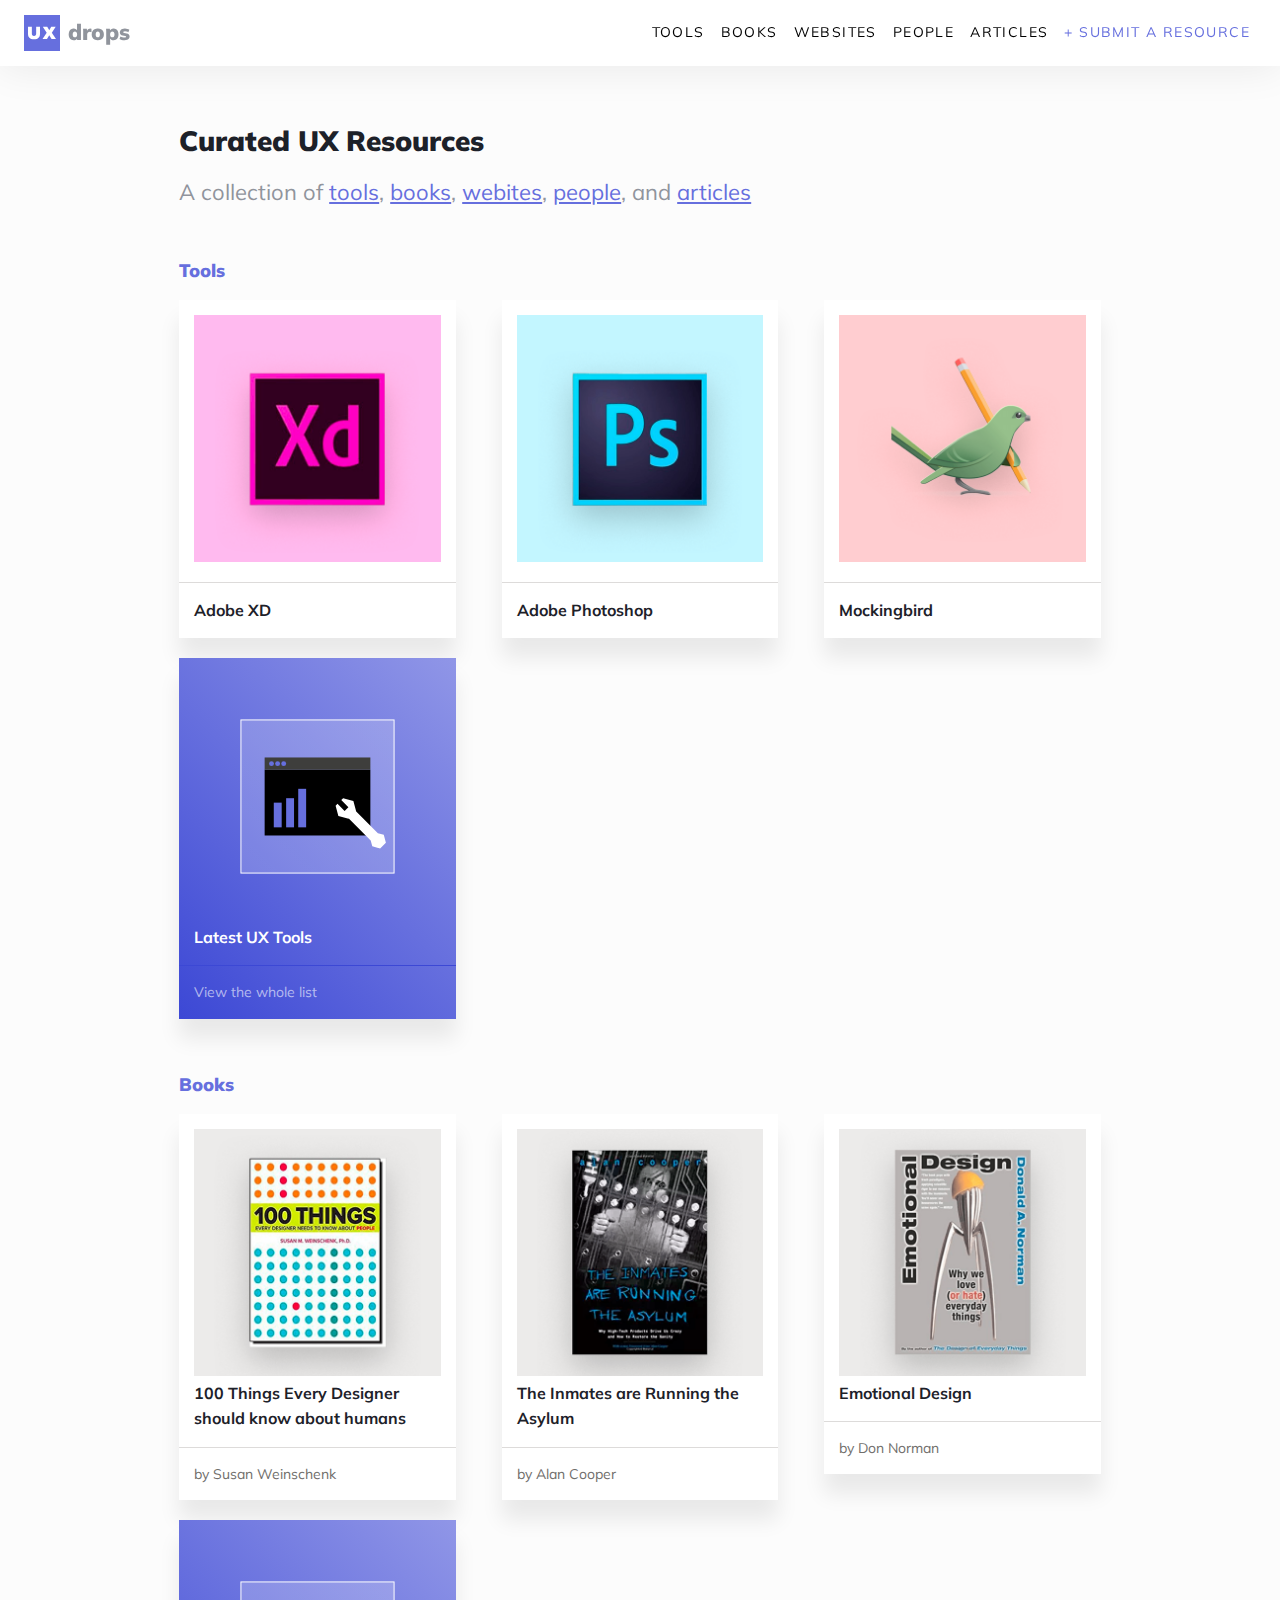
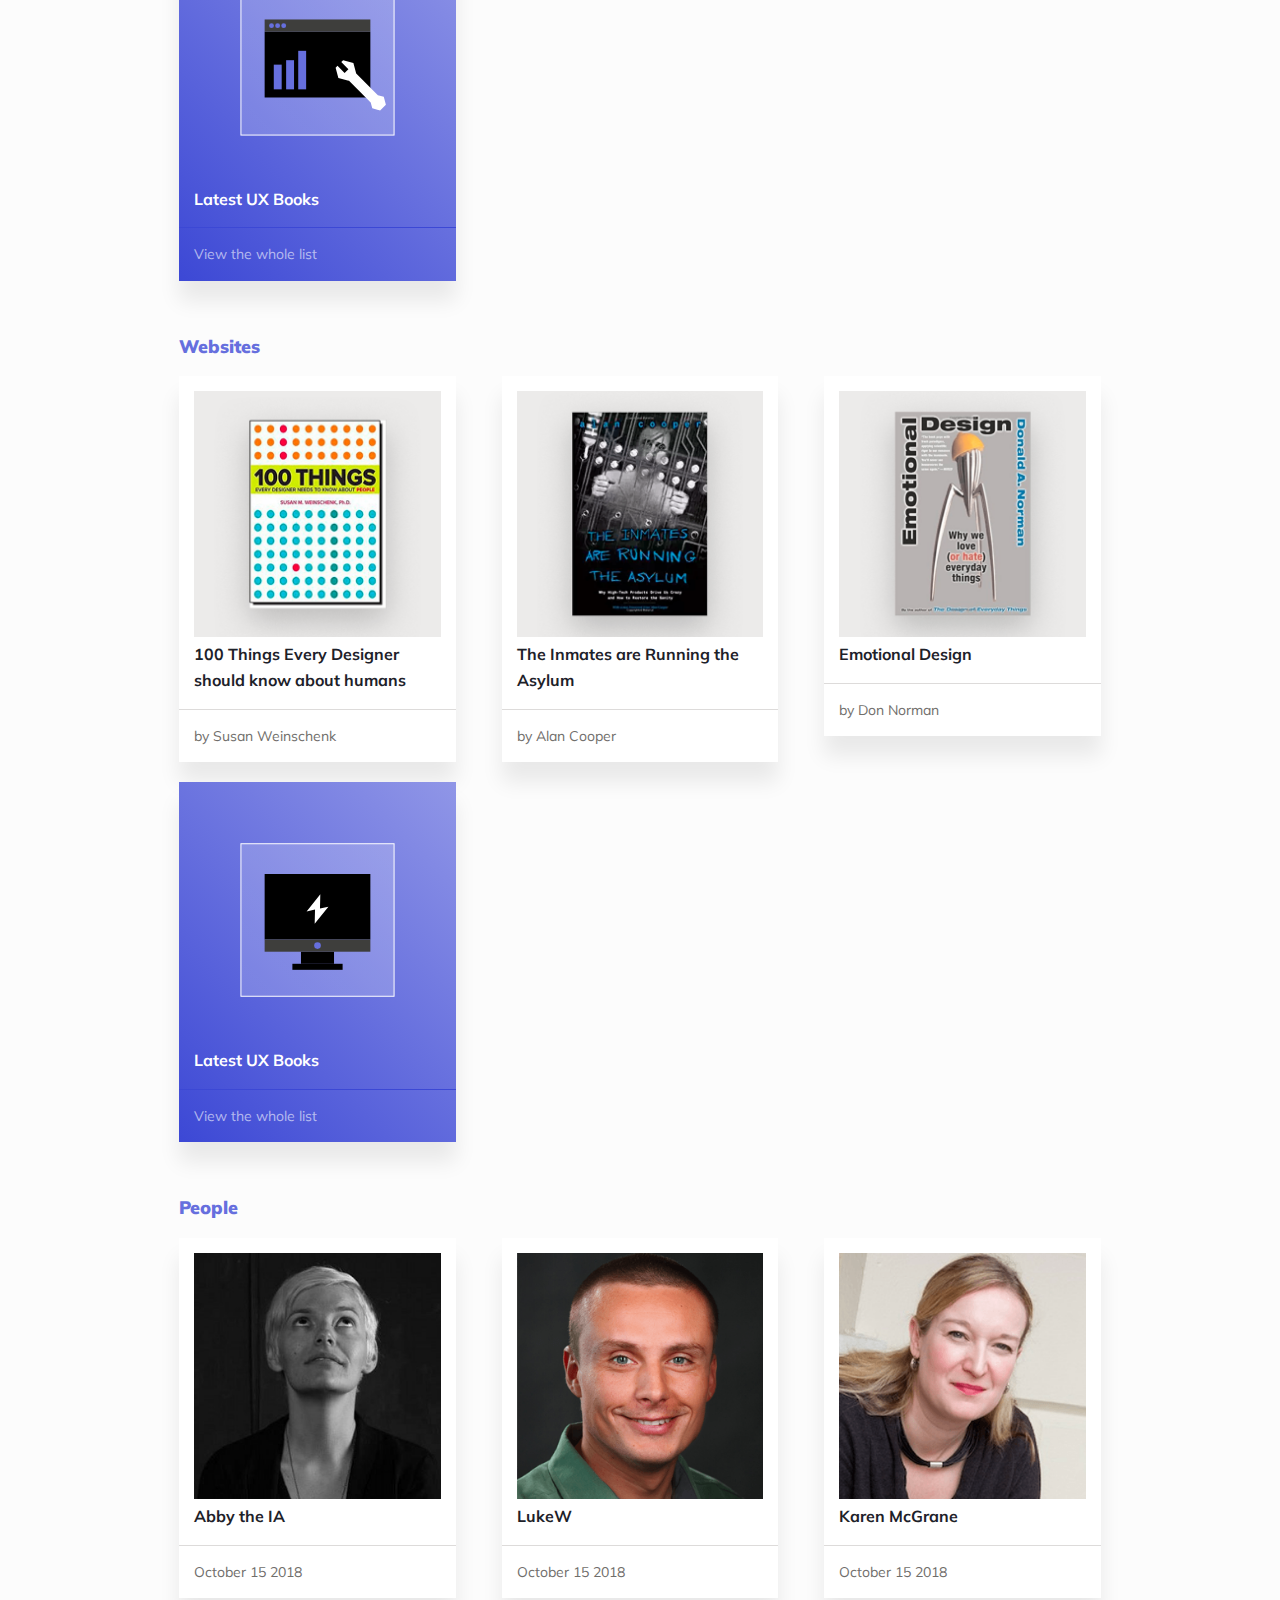
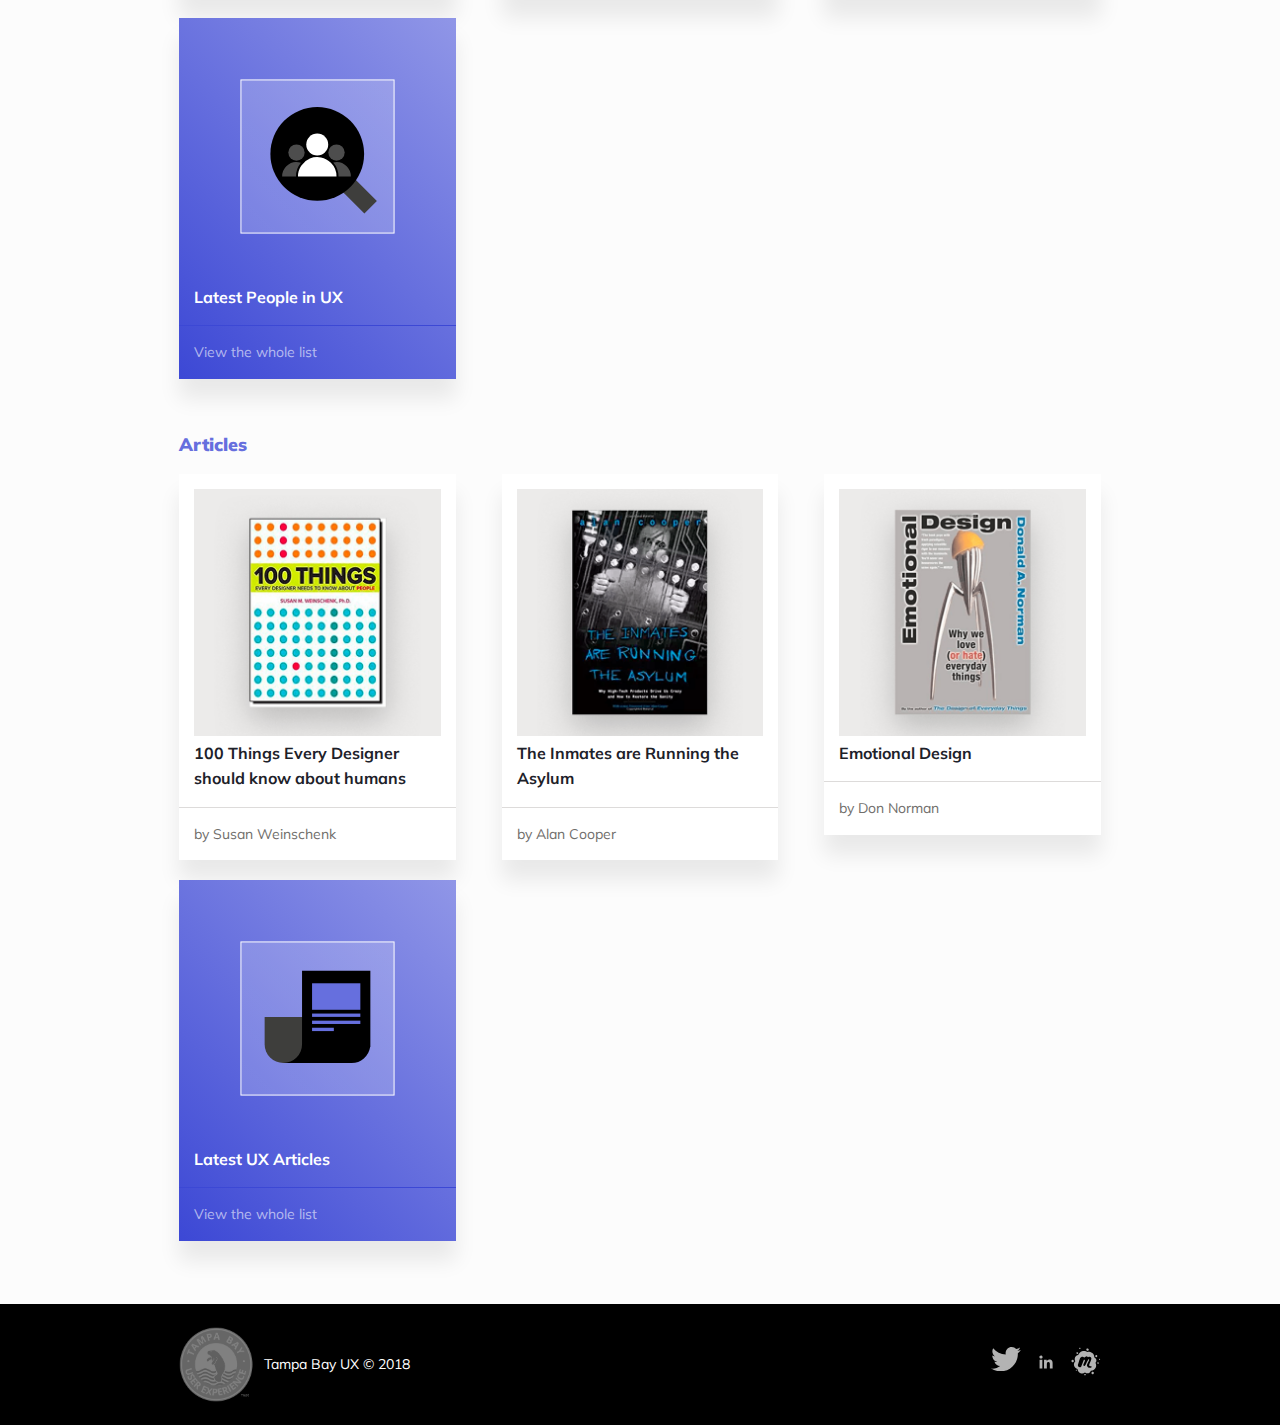
==== index.html @ 6af5c416 "add site" ====
<!DOCTYPE html>
<html lang="en">
  <head>
    <title>Curated UX Resources</title>
    <meta name="description" content="A collection of">
    <meta charset="utf-8">
    <meta http-equiv="x-ua-compatible" content="ie=edge">
    <link rel="apple-touch-icon" href="./static/img/logo.png">
    <link rel="icon" type="image/png" href="./static/img/logo.png">
    <meta name="viewport" content="width=device-width, initial-scale=1">
    <link rel="stylesheet" href="./static/css/main.css">
  </head>
  <body>
    <div class="nav">
      <div class="nav__body"><a class="logo" href="../index">
          <svg class="logo__icon" xmlns="http://www.w3.org/2000/svg" viewBox="0 0 256 256">
            <path d="M0,0V256H256V0ZM113.72,135c0,22.05-12.62,38.13-42.5,38.13s-42.64-16.08-42.64-38V82.9H55.81v51.28c0,8.5,4.38,15.27,15.41,15.27s15.27-6.77,15.27-15.27V82.9h27.23Zm82.09,36.53L179.6,144.4l-16.2,27.1H131.79l29.62-45.43L133.78,82.9h31.48l14.34,25.24L193.68,82.9h31.75l-27.63,43,29.62,45.56Z"></path>
          </svg>
          <div class="logo__wordmark">drops</div></a>
        <div class="nav-mobile__button" id="openNav">
          <div class="nav-mobile__button-line"></div>
          <div class="nav-mobile__button-line"></div>
          <div class="nav-mobile__button-line"></div>
        </div>
        <ul class="nav__menu">
          <li class="nav__item">
            <button class="nav__link" onclick="location.href = '/tools';">Tools</button>
          </li>
          <li class="nav__item">
            <button class="nav__link" onclick="location.href = '/books';">Books</button>
          </li>
          <li class="nav__item">
            <button class="nav__link" onclick="location.href = '/books';">Websites</button>
          </li>
          <li class="nav__item">
            <button class="nav__link" onclick="location.href = '/people';">People</button>
          </li>
          <li class="nav__item">
            <button class="nav__link" onclick="location.href = '/books';">Articles</button>
          </li>
          <li class="nav__item">
            <button class="nav__link nav__link--alt" onclick="location.href = 'https://ryan1476.typeform.com/to/a0hkSl';">+ Submit a resource</button>
          </li>
        </ul>
      </div>
    </div>
    <div class="mobile-nav__overlay" id="mobileNav">
      <nav class="mobile-nav">
        <div class="mobile-nav__close nav-mobile__button nav-mobile__button--close" id="closeNav">
          <div class="nav-mobile__button-line"></div>
          <div class="nav-mobile__button-line"></div>
        </div>
        <ul class="mobile-nav__menu">
          <li class="mobile-nav__item"><a class="mobile-nav__link" href="../index">Home</a></li>
          <li class="mobile-nav__item"><a class="mobile-nav__link" href="/tools">Tools</a></li>
          <li class="mobile-nav__item"><a class="mobile-nav__link" href="/books">Books</a></li>
          <li class="mobile-nav__item"><a class="mobile-nav__link" href="/books">Websites</a></li>
          <li class="mobile-nav__item"><a class="mobile-nav__link" href="/people">People</a></li>
          <li class="mobile-nav__item"><a class="mobile-nav__link" href="/books">Articles</a></li>
          <li class="mobile-nav__item"><a class="mobile-nav__link" href="/books">About</a></li>
        </ul>
      </nav>
    </div><div class="content">
  <div class="container">
    <div class="row">
      <div class="col col__12">
        <h1>Curated UX Resources</h1>
        <h2 class="lead u-t--gray-500">A collection of <a href="/tools">tools</a>, <a href="/books">books</a>, <a href="/books">webites</a>, <a href="/people">people</a>, and <a href="/books">articles</a></h2>
      </div>
    </div>
    <div class="row">
      <div class="col col__12">
        <h3 class="u-t--primary">Tools</h3>
        <ul class="list">
          <li class="list__item"><a class="list__link card" href="https://www.adobe.com/products/xd.html" target="_blank">
              <div class="card__body"><img class="card__img" src="/static/img/tools/adobexd.png" width="100%"/></div>
              <div class="card__footer">
                <div class="card__title">Adobe XD</div>
              </div></a></li>
          <li class="list__item"><a class="list__link card" href="https://www.adobe.com/products/photoshop.html" target="_blank">
              <div class="card__body"><img class="card__img" src="/static/img/tools/adobephotoshop.png" width="100%"/></div>
              <div class="card__footer">
                <div class="card__title">Adobe Photoshop</div>
              </div></a></li>
          <li class="list__item"><a class="list__link card" href="https://www.gomockingbird.com/" target="_blank">
              <div class="card__body"><img class="card__img" src="/static/img/tools/mockingbird.png" width="100%"/></div>
              <div class="card__footer">
                <div class="card__title">Mockingbird</div>
              </div></a></li>
          <li class="list__item"><a class="list__link card card--cta" href="/tools">
              <div class="card__body"><img class="card__img" src="/static/img/tools.svg" width="100%"/>
                <div class="card__title">Latest UX Tools</div>
              </div>
              <div class="card__footer">
                <div class="card__text">View the whole list</div>
              </div></a></li>
        </ul>
      </div>
    </div>
    <div class="row">
      <div class="col col__12">
        <h3 class="u-t--primary">Books</h3>
        <ul class="list">
          <li class="list__item"><a class="list__link card" href="http://color.hotglue.me/color_pdf.head.139811657448&download=1" target="_blank">
              <div class="card__body"><img class="card__img" src="/static/img/books/100things.png" width="100%"/>
                <div class="card__title">100 Things Every Designer should know about humans</div>
              </div>
              <div class="card__footer">
                <div class="card__text">by Susan Weinschenk</div>
              </div></a></li>
          <li class="list__item"><a class="list__link card" href="https://www.amazon.com/Inmates-Are-Running-Asylum-Products/dp/0672326140" target="_blank">
              <div class="card__body"><img class="card__img" src="/static/img/books/inmates.png" width="100%"/>
                <div class="card__title">The Inmates are Running the Asylum</div>
              </div>
              <div class="card__footer">
                <div class="card__text">by Alan Cooper</div>
              </div></a></li>
          <li class="list__item"><a class="list__link card" href="https://www.amazon.com/Emotional-Design-Love-Everyday-Things/dp/0465051367" target="_blank">
              <div class="card__body"><img class="card__img" src="/static/img/books/emotionaldesign.png" width="100%"/>
                <div class="card__title">Emotional Design</div>
              </div>
              <div class="card__footer">
                <div class="card__text">by Don Norman</div>
              </div></a></li>
          <li class="list__item"><a class="list__link card card--cta" href="/books">
              <div class="card__body"><img class="card__img" src="/static/img/tools.svg" width="100%"/>
                <div class="card__title">Latest UX Books</div>
              </div>
              <div class="card__footer">
                <div class="card__text">View the whole list</div>
              </div></a></li>
        </ul>
      </div>
    </div>
    <div class="row">
      <div class="col col__12">
        <h3 class="u-t--primary">Websites</h3>
        <ul class="list">
          <li class="list__item"><a class="list__link card" href="http://color.hotglue.me/color_pdf.head.139811657448&download=1" target="_blank">
              <div class="card__body"><img class="card__img" src="/static/img/books/100things.png" width="100%"/>
                <div class="card__title">100 Things Every Designer should know about humans</div>
              </div>
              <div class="card__footer">
                <div class="card__text">by Susan Weinschenk</div>
              </div></a></li>
          <li class="list__item"><a class="list__link card" href="https://www.amazon.com/Inmates-Are-Running-Asylum-Products/dp/0672326140" target="_blank">
              <div class="card__body"><img class="card__img" src="/static/img/books/inmates.png" width="100%"/>
                <div class="card__title">The Inmates are Running the Asylum</div>
              </div>
              <div class="card__footer">
                <div class="card__text">by Alan Cooper</div>
              </div></a></li>
          <li class="list__item"><a class="list__link card" href="https://www.amazon.com/Emotional-Design-Love-Everyday-Things/dp/0465051367" target="_blank">
              <div class="card__body"><img class="card__img" src="/static/img/books/emotionaldesign.png" width="100%"/>
                <div class="card__title">Emotional Design</div>
              </div>
              <div class="card__footer">
                <div class="card__text">by Don Norman</div>
              </div></a></li>
          <li class="list__item"><a class="list__link card card--cta" href="/books">
              <div class="card__body"><img class="card__img" src="/static/img/websites.svg" width="100%"/>
                <div class="card__title">Latest UX Books</div>
              </div>
              <div class="card__footer">
                <div class="card__text">View the whole list</div>
              </div></a></li>
        </ul>
      </div>
    </div>
    <div class="row">
      <div class="col col__12">
        <h3 class="u-t--primary">People</h3>
        <ul class="list">
          <li class="list__item"><a class="list__link card" href="https://twitter.com/abby_the_ia" target="_blank">
              <div class="card__body"><img class="card__img" src="/static/img/people/abbytheia.png" width="100%"/>
                <div class="card__title">Abby the IA</div>
              </div>
              <div class="card__footer">
                <div class="card__text">October 15 2018</div>
              </div></a></li>
          <li class="list__item"><a class="list__link card" href="https://twitter.com/lukew" target="_blank">
              <div class="card__body"><img class="card__img" src="/static/img/people/lukew.png" width="100%"/>
                <div class="card__title">LukeW</div>
              </div>
              <div class="card__footer">
                <div class="card__text">October 15 2018</div>
              </div></a></li>
          <li class="list__item"><a class="list__link card" href="https://twitter.com/karenmcgrane" target="_blank">
              <div class="card__body"><img class="card__img" src="/static/img/people/karenmcgrane.png" width="100%"/>
                <div class="card__title">Karen McGrane</div>
              </div>
              <div class="card__footer">
                <div class="card__text">October 15 2018</div>
              </div></a></li>
          <li class="list__item"><a class="list__link card card--cta" href="/people">
              <div class="card__body"><img class="card__img" src="/static/img/people.svg" width="100%"/>
                <div class="card__title">Latest People in UX</div>
              </div>
              <div class="card__footer">
                <div class="card__text">View the whole list</div>
              </div></a></li>
        </ul>
      </div>
    </div>
    <div class="row">
      <div class="col col__12">
        <h3 class="u-t--primary">Articles</h3>
        <ul class="list">
          <li class="list__item"><a class="list__link card" href="http://color.hotglue.me/color_pdf.head.139811657448&download=1" target="_blank">
              <div class="card__body"><img class="card__img" src="/static/img/books/100things.png" width="100%"/>
                <div class="card__title">100 Things Every Designer should know about humans</div>
              </div>
              <div class="card__footer">
                <div class="card__text">by Susan Weinschenk</div>
              </div></a></li>
          <li class="list__item"><a class="list__link card" href="https://www.amazon.com/Inmates-Are-Running-Asylum-Products/dp/0672326140" target="_blank">
              <div class="card__body"><img class="card__img" src="/static/img/books/inmates.png" width="100%"/>
                <div class="card__title">The Inmates are Running the Asylum</div>
              </div>
              <div class="card__footer">
                <div class="card__text">by Alan Cooper</div>
              </div></a></li>
          <li class="list__item"><a class="list__link card" href="https://www.amazon.com/Emotional-Design-Love-Everyday-Things/dp/0465051367" target="_blank">
              <div class="card__body"><img class="card__img" src="/static/img/books/emotionaldesign.png" width="100%"/>
                <div class="card__title">Emotional Design</div>
              </div>
              <div class="card__footer">
                <div class="card__text">by Don Norman</div>
              </div></a></li>
          <li class="list__item"><a class="list__link card card--cta" href="/books">
              <div class="card__body"><img class="card__img" src="/static/img/articles.svg" width="100%"/>
                <div class="card__title">Latest UX Articles</div>
              </div>
              <div class="card__footer">
                <div class="card__text">View the whole list</div>
              </div></a></li>
        </ul>
      </div>
    </div>
  </div>
</div>
    <footer class="content u-bg--black footer u-t--white">
      <div class="container">
        <div class="row">
          <div class="col col__6--sm">
            <div class="copyright"><img class="copyright__img" src="./static/img/tbux.png"><span class="copyright__text">Tampa Bay UX &copy; 2018</span></div>
          </div>
          <div class="col col__6--sm">
            <div class="social"><a class="social__icon" href="https://twitter.com/tampabayux" target="_blank">
                <svg xmlns:dc="http://purl.org/dc/elements/1.1/" xmlns:cc="http://creativecommons.org/ns#" xmlns:rdf="http://www.w3.org/1999/02/22-rdf-syntax-ns#" xmlns:svg="http://www.w3.org/2000/svg" xmlns="http://www.w3.org/2000/svg" version="1.1" id="svg3626" viewBox="0 0 300.00006 244.18703">
                  <g transform="translate(-539.17946,-568.85777)" id="layer1">
                    <path id="path3611" style="fill:white;fill-opacity:1;fill-rule:nonzero;stroke:none;" d="m 633.89823,812.04479 c 112.46038,0 173.95627,-93.16765 173.95627,-173.95625 0,-2.64628 -0.0539,-5.28062 -0.1726,-7.90305 11.93799,-8.63016 22.31446,-19.39999 30.49762,-31.65984 -10.95459,4.86937 -22.74358,8.14741 -35.11071,9.62551 12.62341,-7.56929 22.31446,-19.54304 26.88583,-33.81739 -11.81284,7.00307 -24.89517,12.09297 -38.82383,14.84055 -11.15723,-11.88436 -27.04079,-19.31655 -44.62892,-19.31655 -33.76374,0 -61.14426,27.38052 -61.14426,61.13233 0,4.79784 0.5364,9.46458 1.58538,13.94057 -50.81546,-2.55686 -95.87353,-26.88582 -126.02546,-63.87991 -5.25082,9.03545 -8.27852,19.53111 -8.27852,30.73006 0,21.21186 10.79366,39.93837 27.20766,50.89296 -10.03077,-0.30992 -19.45363,-3.06348 -27.69044,-7.64676 -0.009,0.25652 -0.009,0.50661 -0.009,0.78077 0,29.60957 21.07478,54.3319 49.0513,59.93435 -5.13757,1.40062 -10.54335,2.15158 -16.12196,2.15158 -3.93364,0 -7.76596,-0.38716 -11.49099,-1.1026 7.78383,24.2932 30.35457,41.97073 57.11525,42.46543 -20.92578,16.40207 -47.28712,26.17062 -75.93712,26.17062 -4.92898,0 -9.79834,-0.28036 -14.58427,-0.84634 27.05868,17.34379 59.18936,27.46396 93.72193,27.46396"></path>
                  </g>
                </svg></a><a class="social__icon" href="https://www.linkedin.com/company/tampa-bay-ux" target="_blank"><svg style="enable-background:new 0 0 48 48;" version="1.1" viewBox="0 0 48 48" xml:space="preserve" xmlns="http://www.w3.org/2000/svg" xmlns:xlink="http://www.w3.org/1999/xlink"><g id="Icons"><g id="Icons_1_"><g><g><path d="M25.15192,22.20915c0-0.4997-0.0085-0.9997,0.0038-1.4991      c0.0056-0.2276-0.0674-0.3131-0.3035-0.3114c-1.2282,0.0088-2.4565,0.0083-3.6848,0.0002      c-0.2251-0.0015-0.3092,0.0598-0.3088,0.3c0.0063,4.5252,0.0062,9.0504,0.0002,13.5756      c-0.0004,0.2351,0.0747,0.3057,0.3047,0.3042c1.2848-0.0084,2.5697-0.0091,3.8545,0.0005      c0.2337,0.0018,0.2993-0.0704,0.2984-0.3031c-0.0084-2.1494-0.0111-4.299-0.0005-6.4484      c0.0026-0.5308,0.0352-1.0642,0.0981-1.5912c0.0686-0.5753,0.2528-1.1192,0.6571-1.558      c0.519-0.5633,1.1932-0.6903,1.9211-0.6767c1.0159,0.019,1.649,0.4923,1.9392,1.4648c0.1871,0.6267,0.2021,1.2711,0.2024,1.9169      c0.0012,2.2868,0.0002,4.5737,0.0009,6.8605c0.0001,0.3195,0.0104,0.3301,0.3245,0.3303      c1.2525,0.001,2.505,0.0006,3.7575,0.0003c0.3905,0,0.3925-0.0006,0.3909-0.3855c-0.0114-2.7707-0.0187-5.5415-0.0386-8.3122      c-0.0061-0.8488-0.12-1.6881-0.3524-2.5063c-0.3559-1.2527-1.0263-2.2744-2.2576-2.808      c-1.2883-0.5583-2.6375-0.6593-4.0015-0.3247C26.78032,20.52666,25.84982,21.18736,25.15192,22.20915z M18.18312,27.50175      c0-2.2624-0.004-4.5247,0.0058-6.787c0.001-0.2455-0.0645-0.319-0.3099-0.317c-1.2765,0.0105-2.5532,0.0098-3.8297,0.0005      c-0.2392-0.0018-0.3198,0.0652-0.3195,0.3146c0.0069,4.5166,0.0069,9.0331,0.0001,13.5497      c-0.0004,0.2471,0.0756,0.3185,0.3175,0.3166c1.2765-0.0097,2.5531-0.0098,3.8297,0.0001      c0.242,0.0019,0.3131-0.066,0.312-0.3148C18.17892,32.01025,18.18312,29.75595,18.18312,27.50175z M13.39222,15.99685      c0.0003,1.4106,1.1555,2.5918,2.5683,2.5777c1.4577-0.0146,2.5889-1.1126,2.5862-2.5806      c-0.0027-1.4936-1.1542-2.5815-2.5889-2.5732C14.42782,13.42965,13.39492,14.65415,13.39222,15.99685z" style="fill:white;"/></g></g></g></g></svg></a><a class="social__icon" href="https://www.meetup.com/Tampabay-UX-Group/" target="_blank">
                <svg xmlns="http://www.w3.org/2000/svg" xmlns:xlink="http://www.w3.org/1999/xlink" version="1.1" x="0px" y="0px" viewBox="0 0 54 54" style="enable-background:new 0 0 54 54;" xml:space="preserve">
                  <g>
                    <rect class="st0" x="-0.2" y="0.1" width="53.8" height="53.4"></rect>
                    <path fill="white" d="M5.1,24.8c0.1,0.6,0,1.1-0.3,1.6c-0.3,0.5-0.8,0.8-1.4,0.9s-1.1,0-1.6-0.4c-0.5-0.3-0.8-0.8-0.9-1.4   c-0.1-0.6,0-1.1,0.3-1.6C1.6,23.4,2,23.1,2.6,23s1.1,0,1.6,0.3C4.7,23.7,5,24.2,5.1,24.8z M43.9,28.4c1.3,2.1,1.7,4.4,1.2,6.8   c-0.5,2.4-1.7,4.4-3.8,5.8c-1.7,1.2-3.5,1.7-5.6,1.7c-0.4,1.5-1.2,2.7-2.4,3.5c-1.2,0.9-2.5,1.3-4,1.2c-1.5,0-2.8-0.6-3.9-1.6   c-0.2,0.2-0.3,0.3-0.4,0.3c-1.9,1.3-4,1.8-6.3,1.4s-4.1-1.6-5.4-3.5c-0.9-1.4-1.4-2.9-1.5-4.6c-1.5-0.3-2.9-0.9-4-2   c-1.1-1.1-1.9-2.2-2.2-3.6c-0.4-1.3-0.4-2.7-0.1-4.2c0.4-1.5,1.1-2.8,2.3-3.9c-0.7-1.1-1-2.3-1.1-3.6c0-1.3,0.2-2.4,0.7-3.5   c0.5-1.1,1.2-2,2.2-2.7c1-0.8,2.1-1.2,3.4-1.4c0.6-1.6,1.5-3,2.8-4.1c1.2-1.2,2.6-2,4.1-2.6s3-0.7,4.7-0.5s3.1,0.8,4.5,1.9   c1.3-0.4,2.6-0.6,3.9-0.5c1.3,0.1,2.5,0.4,3.6,1s2.1,1.3,2.9,2.2c0.8,0.9,1.4,2,1.9,3.2c0.4,1.3,0.6,2.6,0.5,3.9   c1,0.3,1.8,0.8,2.4,1.6c0.7,0.8,1.1,1.6,1.3,2.5s0.1,1.8-0.2,2.8C45.2,27,44.7,27.8,43.9,28.4z M10.1,41.1c0.2,0.1,0.4,0.4,0.4,0.6   c0.1,0.3,0,0.5-0.1,0.8c-0.1,0.2-0.4,0.4-0.6,0.4c-0.3,0.1-0.5,0-0.7-0.1c-0.2-0.1-0.4-0.4-0.4-0.6c-0.1-0.3,0-0.5,0.1-0.8   c0.1-0.2,0.4-0.4,0.6-0.4C9.6,40.9,9.9,40.9,10.1,41.1z M12.6,10c0.3,0.4,0.3,0.8,0.3,1.2c-0.1,0.5-0.3,0.8-0.7,1.1   c-0.4,0.3-0.8,0.3-1.2,0.3c-0.5-0.1-0.8-0.3-1-0.7c-0.3-0.4-0.3-0.8-0.3-1.2c0.1-0.5,0.3-0.8,0.7-1.1c0.4-0.3,0.8-0.3,1.2-0.3   C12,9.4,12.3,9.6,12.6,10z M37.1,35.7c-0.1-0.4-0.3-0.8-0.8-0.9c-0.4-0.2-0.9-0.3-1.4-0.3c-0.5,0-0.9-0.1-1.4-0.3s-0.7-0.6-0.7-1.1   c-0.1-0.9,0.2-2.2,0.9-3.9c0.7-1.7,1.4-3.4,2.1-5.1s1-2.8,0.9-3.6c-0.3-1.9-1.3-2.8-3.3-2.9c-0.8,0-1.5,0.1-2.1,0.4l-0.1,0.1   c-0.1,0-0.1,0.1-0.1,0.1c0,0-0.1,0-0.1,0.1c-0.1,0-0.1,0-0.1,0.1c0,0-0.1,0-0.1,0c-0.1,0-0.1,0-0.2,0c0,0-0.1-0.1-0.2-0.1   c-0.1,0-0.1-0.1-0.2-0.1c-0.1,0-0.1-0.1-0.3-0.2c-0.1-0.1-0.2-0.2-0.3-0.3s-0.1-0.1-0.2-0.2c-0.1-0.1-0.2-0.2-0.3-0.2   c-0.1,0-0.2-0.1-0.3-0.2c-0.1-0.1-0.2-0.1-0.3-0.1c-0.1,0-0.2-0.1-0.3-0.1c-0.6-0.1-1-0.1-1.3,0.1s-0.8,0.4-1.3,0.9   c0,0-0.1,0.1-0.3,0.2s-0.3,0.2-0.3,0.3c-0.1,0.1-0.2,0.2-0.4,0.3c-0.2,0.1-0.3,0.2-0.5,0.2c-0.1,0-0.3,0-0.5-0.1   c-1-0.5-1.8-0.9-2.3-1.1c-0.8-0.3-1.6-0.3-2.6,0.1s-1.7,1-2.1,1.8c-0.3,0.5-0.7,1.4-1.1,2.7c-0.5,1.3-0.9,2.5-1.2,3.7   c-0.3,1.2-0.7,2.4-1.1,3.7s-0.6,2-0.6,2c-0.4,1.3-0.2,2.4,0.5,3.3s1.8,1.4,3.1,1.3c0.6,0,1-0.2,1.4-0.4c0.4-0.2,0.7-0.7,1.1-1.3   c0.1-0.2,0.9-2.1,2.2-5.6c1.3-3.5,2.1-5.3,2.1-5.4c0.1-0.2,0.3-0.4,0.6-0.5c0.3-0.1,0.6-0.1,0.8,0c0.5,0.3,0.7,0.8,0.6,1.5   c0,0.3-0.5,1.6-1.4,3.9c-0.9,2.3-1.4,3.5-1.4,3.7c-0.1,0.7,0.1,1.2,0.5,1.6c0.5,0.3,1,0.4,1.7,0.2c0.7-0.2,1.2-0.7,1.5-1.4   c0.1-0.1,0.5-1,1.3-2.6s1.5-3.1,2.3-4.6s1.2-2.3,1.3-2.5c0.4-0.5,0.8-0.8,1.1-0.8c0.5,0,0.8,0.4,0.7,1.1c0,0.3-0.6,1.7-1.8,4.1   c-1.2,2.4-1.8,3.9-2,4.5c-0.2,1-0.1,1.9,0.4,2.9c0.5,0.9,1.2,1.6,2.1,2.1c0.3,0.2,0.8,0.3,1.4,0.4c0.6,0.1,1.3,0.2,2,0.2   c0.7,0,1.3-0.1,1.7-0.4C37,36.8,37.2,36.3,37.1,35.7z M17,2.2c0.1,0.3,0,0.6-0.1,0.9c-0.2,0.3-0.4,0.4-0.7,0.5   c-0.3,0.1-0.6,0-0.9-0.2C15,3.2,14.8,3,14.8,2.7c-0.1-0.3,0-0.6,0.2-0.9c0.2-0.3,0.4-0.4,0.7-0.5c0.3-0.1,0.6,0,0.9,0.2   C16.8,1.6,16.9,1.9,17,2.2z M26.4,49.1c0.2,0.3,0.3,0.7,0.2,1c-0.1,0.4-0.3,0.7-0.6,0.9s-0.7,0.3-1,0.2c-0.4-0.1-0.7-0.3-0.9-0.6   c-0.2-0.3-0.3-0.7-0.2-1c0.1-0.4,0.3-0.7,0.6-0.9c0.3-0.2,0.7-0.3,1-0.2S26.2,48.7,26.4,49.1z M31.6,3.7c0.3,0.5,0.4,1,0.2,1.6   s-0.5,1-1,1.3c-0.5,0.3-1,0.4-1.6,0.2c-0.6-0.1-1-0.5-1.3-1c-0.3-0.5-0.4-1.1-0.2-1.6c0.1-0.6,0.5-1,1-1.3c0.5-0.3,1-0.4,1.6-0.3   C30.8,2.9,31.3,3.2,31.6,3.7z M40.8,45.3c0.4,0.5,0.5,1.1,0.4,1.7c-0.1,0.6-0.4,1.1-0.9,1.5c-0.5,0.4-1.1,0.5-1.7,0.4   c-0.6-0.1-1.1-0.4-1.4-0.9c-0.4-0.5-0.5-1.1-0.4-1.7c0.1-0.6,0.4-1.1,0.9-1.5c0.5-0.4,1.1-0.5,1.7-0.4   C39.9,44.5,40.4,44.8,40.8,45.3z M47,15.3c0.3,0.4,0.4,0.9,0.3,1.4c-0.1,0.5-0.3,0.9-0.7,1.2c-0.4,0.3-0.9,0.4-1.4,0.3   c-0.5-0.1-0.9-0.3-1.2-0.8c-0.3-0.4-0.4-0.9-0.3-1.4c0.1-0.5,0.3-0.9,0.8-1.2c0.4-0.3,0.9-0.4,1.4-0.3C46.4,14.6,46.8,14.9,47,15.3   z M50.1,28.6c0.1,0.4,0,0.7-0.2,1c-0.2,0.3-0.5,0.5-0.9,0.6c-0.4,0.1-0.7,0-1-0.2c-0.3-0.2-0.5-0.5-0.6-0.9c-0.1-0.4,0-0.7,0.2-1   c0.2-0.3,0.5-0.5,0.9-0.6c0.4-0.1,0.7,0,1,0.2C49.8,28,50,28.3,50.1,28.6z M52.4,22c0.1,0.3,0,0.5-0.1,0.8   c-0.1,0.2-0.4,0.4-0.6,0.5c-0.3,0.1-0.5,0-0.8-0.2c-0.2-0.2-0.4-0.4-0.4-0.6c-0.1-0.3,0-0.5,0.1-0.8c0.1-0.2,0.4-0.4,0.6-0.4   c0.3-0.1,0.5,0,0.7,0.1C52.2,21.5,52.3,21.7,52.4,22z"></path>
                  </g>
                </svg></a></div>
          </div>
        </div>
      </div>
    </footer>
  </body>
  <script src="/static/js/main.js"></script>
</html>
---- static/css/main.css ----
@import url("https://fonts.googleapis.com/css?family=Muli:400,700,900");
html {
  font-family: sans-serif;
  -ms-text-size-adjust: 100%;
  -webkit-text-size-adjust: 100%; }

body {
  margin: 0; }

article,
aside,
details,
figcaption,
figure,
footer,
header,
main,
menu,
nav,
section,
summary {
  display: block; }

audio,
canvas,
progress,
video {
  display: inline-block; }

audio:not([controls]) {
  display: none;
  height: 0; }

progress {
  vertical-align: baseline; }

template,
[hidden] {
  display: none; }

a {
  background-color: transparent; }

a:active,
a:hover {
  outline-width: 0; }

abbr[title] {
  border-bottom: none;
  text-decoration: underline;
  text-decoration: underline dotted; }

b,
strong {
  font-weight: inherit; }

b,
strong {
  font-weight: bolder; }

dfn {
  font-style: italic; }

h1 {
  font-size: 2em;
  margin: 0.67em 0; }

mark {
  background-color: #ff0;
  color: #000; }

small {
  font-size: 80%; }

sub,
sup {
  font-size: 75%;
  line-height: 0;
  position: relative;
  vertical-align: baseline; }

sub {
  bottom: -0.25em; }

sup {
  top: -0.5em; }

img {
  border-style: none; }

svg:not(:root) {
  overflow: hidden; }

code,
kbd,
pre,
samp {
  font-family: monospace, monospace;
  font-size: 1em; }

figure {
  margin: 1em 40px; }

hr {
  box-sizing: content-box;
  height: 0;
  overflow: visible; }

button,
input,
select,
textarea {
  font: inherit; }

optgroup {
  font-weight: bold; }

button,
input,
select {
  overflow: visible; }

button,
input,
select,
textarea {
  margin: 0; }

button,
select {
  text-transform: none; }

button,
[type="button"],
[type="reset"],
[type="submit"] {
  cursor: pointer; }

[disabled] {
  cursor: default; }

button,
html [type="button"],
[type="reset"],
[type="submit"] {
  -webkit-appearance: button; }

button::-moz-focus-inner,
input::-moz-focus-inner {
  border: 0;
  padding: 0; }

button:-moz-focusring,
input:-moz-focusring {
  outline: 1px dotted ButtonText; }

fieldset {
  border: 1px solid #c0c0c0;
  margin: 0 2px;
  padding: 0.35em 0.625em 0.75em; }

legend {
  box-sizing: border-box;
  color: inherit;
  display: table;
  max-width: 100%;
  padding: 0;
  white-space: normal; }

textarea {
  overflow: auto; }

[type="checkbox"],
[type="radio"] {
  box-sizing: border-box;
  padding: 0; }

[type="number"]::-webkit-inner-spin-button,
[type="number"]::-webkit-outer-spin-button {
  height: auto; }

[type="search"] {
  -webkit-appearance: textfield; }

[type="search"]::-webkit-search-cancel-button,
[type="search"]::-webkit-search-decoration {
  -webkit-appearance: none; }

html {
  box-sizing: border-box;
  font-size: 62.5%; }

*, *:before, *:after {
  box-sizing: inherit; }

html, body {
  width: 100%;
  height: 100%; }

body {
  background: #FCFCFC; }

body {
  font-size: 1.6rem;
  font-family: "Muli", Arial, sans-serif;
  color: #1D2129;
  line-height: 1.6; }

h1 {
  font-size: 2.8rem;
  line-height: 1.3; }

h2 {
  font-size: 2.2rem;
  line-height: 1.3; }

h3 {
  font-size: 1.8rem;
  line-height: 1.3; }

h4 {
  font-size: 1.6rem;
  line-height: 1.4; }

h5 {
  font-size: 1.4rem;
  line-height: 1.4; }

h6 {
  font-size: 1.2rem;
  line-height: 1.4; }

h1, h2, h3 {
  font-weight: 900; }

h4, h5, h6 {
  font-weight: 700; }

p {
  margin-bottom: 1.5rem; }

small {
  font-size: 1.2rem; }

a {
  color: #666FDE; }
  a:hover, a:focus {
    color: #2c38cc; }

strong,
b {
  font-weight: 900; }

p.lead {
  font-size: 1.6rem; }

.lead {
  font-weight: 400; }

@media (min-width: 96rem) {
  body {
    font-size: 1.8rem; }

  h1 {
    font-size: 5.4rem; }

  h2 {
    font-size: 2.8rem; }

  h3 {
    font-size: 2.2rem; }

  h4 {
    font-size: 1.8rem; }

  h5 {
    font-size: 1.6rem; }

  h6 {
    font-size: 1.4rem; }

  small {
    font-size: 1.6rem; }

  p.lead {
    font-size: 2.2rem; } }
.nav {
  box-shadow: 0px 2px 40px 0px rgba(0, 0, 0, 0.08);
  position: fixed;
  background-color: rgba(255, 255, 255, 0.98);
  z-index: 9999;
  padding: 0px 2.4rem;
  position: fixed;
  top: 0;
  width: 100%; }
  .nav__body {
    width: 100%;
    display: flex;
    height: 66px;
    align-items: center;
    justify-content: space-between; }
  .nav__menu {
    padding: 0;
    margin: 0;
    list-style-type: none; }
  .nav__item {
    display: inline-block; }
  .nav__link {
    border: 0;
    border-bottom: 2px solid transparent;
    background: transparent;
    font-size: 1.4rem;
    text-transform: uppercase;
    letter-spacing: .1em;
    height: 66px; }
    .nav__link:hover {
      border-bottom-color: #666FDE;
      background: rgba(102, 111, 222, 0.02);
      color: #666FDE; }
    .nav__link:focus, .nav__link:active {
      outline: 0; }
    .nav__link--alt {
      color: #666FDE; }

.logo {
  font-size: 1rem;
  display: flex;
  align-items: center;
  color: #90949C;
  text-decoration: none;
  padding-bottom: 0; }
  .logo__icon {
    width: 3.6em;
    height: 3.6em;
    display: inline-block;
    margin-right: .8rem;
    transition: all 150ms ease;
    fill: currentColor;
    color: #666FDE; }
  .logo__wordmark {
    font-weight: 900;
    font-size: 2.2em;
    display: inline-block; }

a.logo:hover, a.logo:focus {
  color: #706e6b; }
  a.logo:hover .logo__icon, a.logo:focus .logo__icon {
    transform: scale(1.1) rotate(5deg);
    color: #444fd7;
    transition: all 150ms ease; }

.nav-mobile__button {
  width: 36px;
  height: 24px;
  display: flex;
  flex-direction: column;
  justify-content: space-between;
  cursor: pointer;
  cursor: pointer;
  display: none; }
  .nav-mobile__button:hover, .nav-mobile__button:focus {
    opacity: .75; }
.nav-mobile__button-line {
  height: 4px;
  background: #90949C;
  width: 100%; }

.mobile-nav__overlay {
  position: fixed;
  top: 0;
  bottom: 0;
  left: 0;
  right: 0;
  background: rgba(255, 255, 255, 0.95);
  padding: 1.5rem;
  z-index: 10000;
  display: none; }
.mobile-nav--is-open {
  display: block; }
.mobile-nav__menu {
  padding: 0;
  margin: 0;
  list-style-type: none;
  text-align: center;
  display: flex;
  flex-direction: column;
  position: relative;
  top: 30px; }
.mobile-nav__link {
  font-size: 2rem;
  text-decoration: none;
  padding-top: 1rem;
  padding-bottom: 1rem;
  display: inline-block;
  font-weight: 700; }
.mobile-nav__close {
  position: absolute;
  right: 2.5rem;
  top: 2.5rem; }
  .mobile-nav__close .nav-mobile__button-line {
    position: absolute; }
    .mobile-nav__close .nav-mobile__button-line:first-of-type {
      transform: rotate(45deg); }
    .mobile-nav__close .nav-mobile__button-line:last-of-type {
      transform: rotate(-45deg); }

@media screen and (max-width: 800px) {
  .nav__menu {
    display: none; }

  .nav-mobile__button {
    display: flex; } }
.content {
  padding-top: calc(66px + 3rem); }

.container {
  width: 90%;
  margin-left: auto;
  margin-right: auto; }
  @media only screen and (min-width: 33.75em) {
    .container {
      width: 80%; } }
  @media only screen and (min-width: 60em) {
    .container {
      width: 75%;
      max-width: 60em; } }

.row {
  position: relative;
  width: 100%; }

.row [class^="col"] {
  float: left;
  margin: 0.5em 2%;
  min-height: 0.125em; }

.row::after {
  content: "";
  display: table;
  clear: both; }

.col {
  width: 96%; }

.col__1--sm {
  width: 4.3333333333%; }

.col__2--sm {
  width: 12.6666666667%; }

.col__3--sm {
  width: 21%; }

.col__4--sm {
  width: 29.3333333333%; }

.col__5--sm {
  width: 37.6666666667%; }

.col__6--sm {
  width: 46%; }

.col__7--sm {
  width: 54.3333333333%; }

.col__8--sm {
  width: 62.6666666667%; }

.col__9--sm {
  width: 71%; }

.col__10--sm {
  width: 79.3333333333%; }

.col__11--sm {
  width: 87.6666666667%; }

.col__12--sm {
  width: 96%; }

@media only screen and (min-width: 45em) {
  .col__1 {
    width: 4.3333333333%; }

  .col__2 {
    width: 12.6666666667%; }

  .col__3 {
    width: 21%; }

  .col__4 {
    width: 29.3333333333%; }

  .col__5 {
    width: 37.6666666667%; }

  .col__6 {
    width: 46%; }

  .col__7 {
    width: 54.3333333333%; }

  .col__8 {
    width: 62.6666666667%; }

  .col__9 {
    width: 71%; }

  .col__10 {
    width: 79.3333333333%; }

  .col__11 {
    width: 87.6666666667%; }

  .col__12 {
    width: 96%; }

  .hidden-sm {
    display: block; } }
.list {
  padding: 0;
  margin: 0;
  list-style-type: none;
  display: flex;
  align-items: flex-start;
  flex-wrap: wrap;
  justify-content: space-between; }
  .list__item {
    width: 100%;
    max-width: 100%; }

@media (min-width: 54rem) {
  .list__item {
    max-width: 30%; } }
@media (min-width: 96rem) {
  .list__item {
    max-width: 24%; } }
.card {
  background: #FFFFFF;
  display: block;
  width: 100%;
  height: 100%;
  box-shadow: 0 20px 20px rgba(0, 0, 0, 0.08);
  margin-bottom: 2rem; }
  .card__body, .card__footer {
    padding: 1.5rem;
    display: block;
    width: 100%; }
  .card__footer {
    border-top: 1px solid #dddbda; }
  .card__hero {
    width: 100%;
    height: 120px;
    background-size: cover;
    background-position: center;
    background-repeat: no-repeat; }
  .card__title {
    font-size: 1.6rem;
    font-weight: 700; }
  .card__text {
    font-size: 1.4rem;
    color: #706e6b; }
  .card__img {
    display: block;
    margin: auto;
    margin-bottom: .5rem; }

a.card {
  transition: all 250ms cubic-bezier(0.02, 0.01, 0.47, 1);
  text-decoration: none;
  color: inherit; }
  a.card:hover, a.card:focus {
    box-shadow: 0 40px 40px rgba(0, 0, 0, 0.16);
    transform: translate(0, -20px); }
  a.card--cta {
    background: #666FDE;
    background: linear-gradient(45deg, #3c48d5, #9096e7);
    color: #FFFFFF; }
    a.card--cta .card__footer {
      border-color: #3c48d5; }
    a.card--cta .card__text {
      color: rgba(255, 255, 255, 0.6); }

.footer {
  padding: 1.5rem 0;
  margin-top: 3.5rem; }

.copyright {
  display: flex;
  align-items: center; }
  .copyright__img {
    width: 75px;
    height: 75px;
    margin-right: 1rem;
    opacity: .5; }
  .copyright__text {
    display: block;
    font-size: 1.4rem; }

.social {
  display: flex;
  align-items: center;
  justify-content: flex-end;
  padding: 2rem 0; }
  .social__icon {
    width: 30px;
    height: 30px;
    opacity: .7; }
    .social__icon:hover, .social__icon:focus {
      opacity: 1; }
    .social__icon:not(:last-of-type) {
      margin-right: 1rem; }

.u-t--black {
  color: #000000 !important; }

.u-t--gray-900 {
  color: #1D2129 !important; }

.u-t--gray-800 {
  color: #3e3e3c !important; }

.u-t--gray-700 {
  color: #514f4d !important; }

.u-t--gray-600 {
  color: #706e6b !important; }

.u-t--gray-500 {
  color: #90949C !important; }

.u-t--gray-400 {
  color: #dddbda !important; }

.u-t--gray-300 {
  color: #ecebea !important; }

.u-t--gray-200 {
  color: #f3f2f2 !important; }

.u-t--gray-100 {
  color: #FCFCFC !important; }

.u-t--white {
  color: #FFFFFF !important; }

.u-t--primary {
  color: #666FDE !important; }

.u-t--normal {
  font-weight: 400 !important; }

.u-t--bold {
  font-weight: 700 !important; }

.u-t--extra-bold {
  font-weight: 900 !important; }

.u-bg--black {
  background: #000000 !important; }

.u-bg--gray-900 {
  background: #1D2129 !important; }

.u-bg--gray-800 {
  background: #3e3e3c !important; }

.u-bg--gray-700 {
  background: #514f4d !important; }

.u-bg--gray-600 {
  background: #706e6b !important; }

.u-bg--gray-500 {
  background: #90949C !important; }

.u-bg--gray-400 {
  background: #dddbda !important; }

.u-bg--gray-300 {
  background: #ecebea !important; }

.u-bg--gray-200 {
  background: #f3f2f2 !important; }

.u-bg--gray-100 {
  background: #FCFCFC !important; }

.u-bg--white {
  background: #FFFFFF !important; }

.u-bg--primary {
  background: #666FDE !important; }
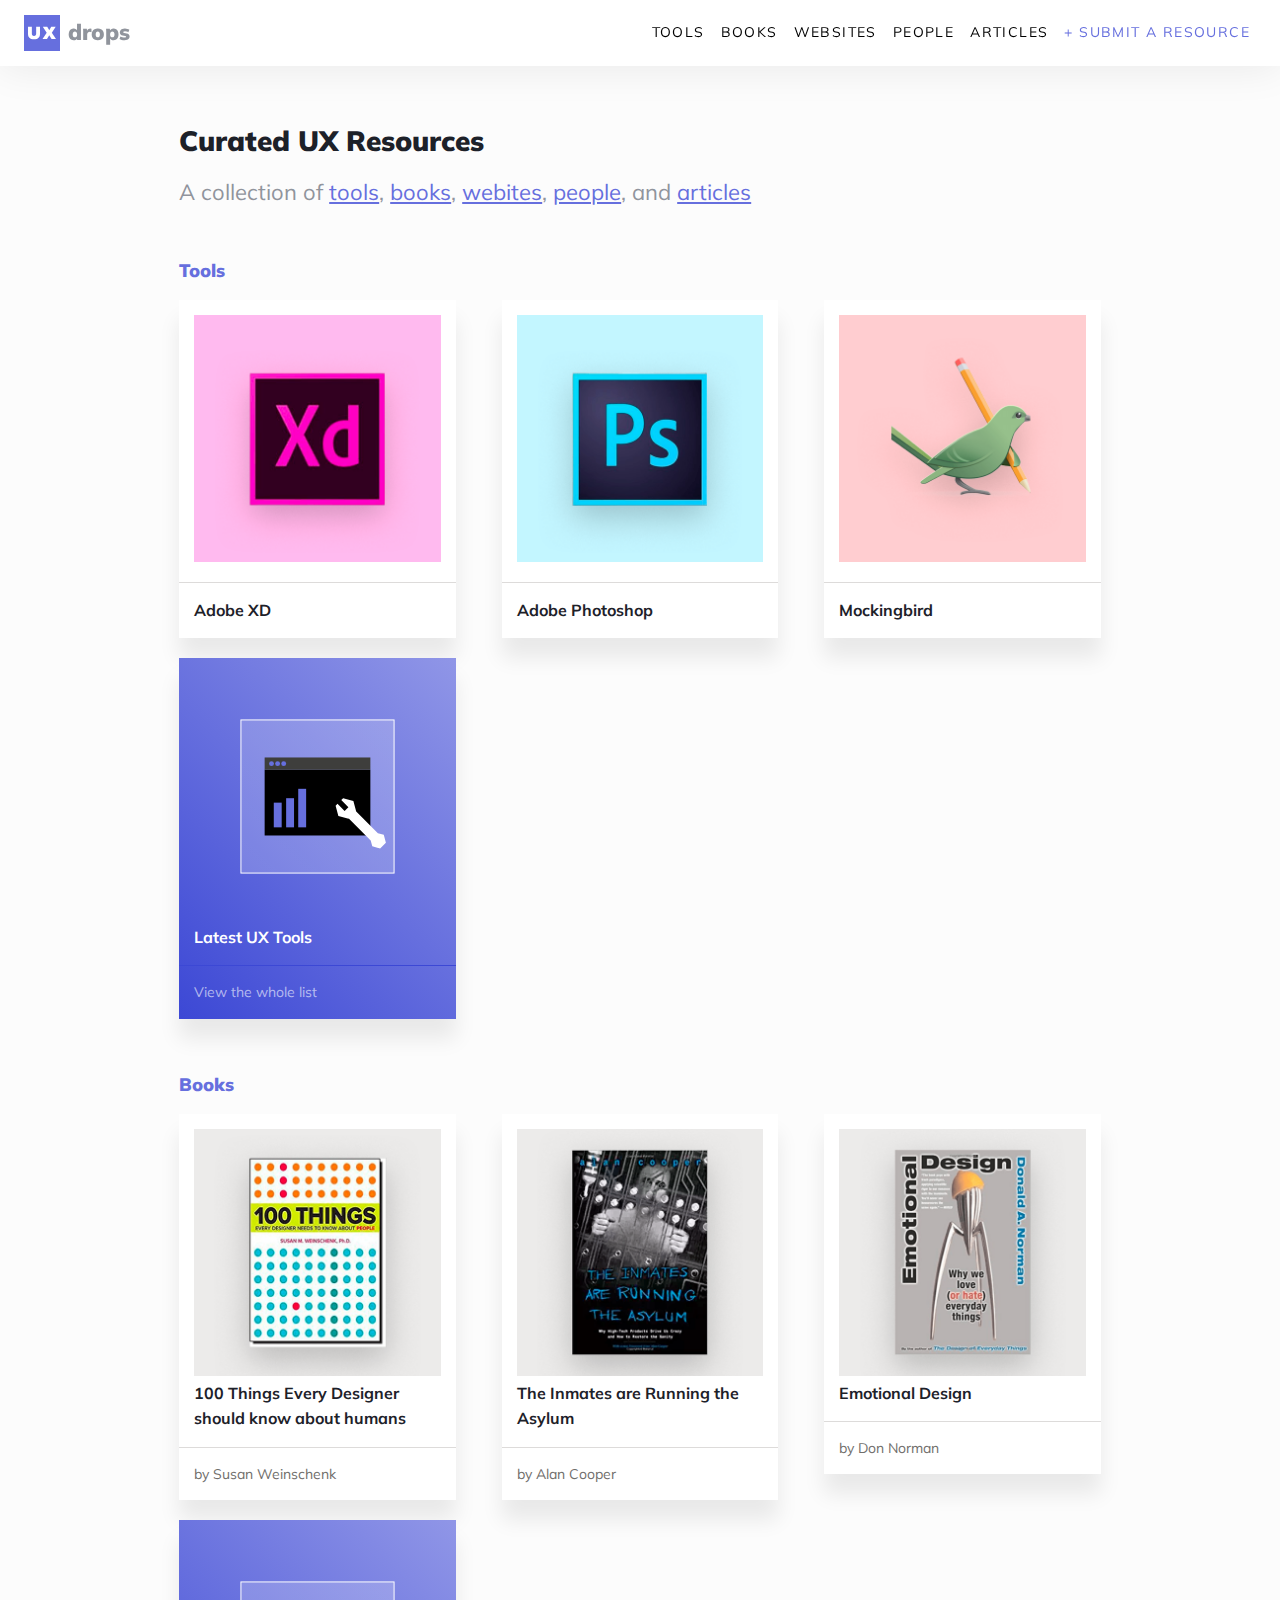
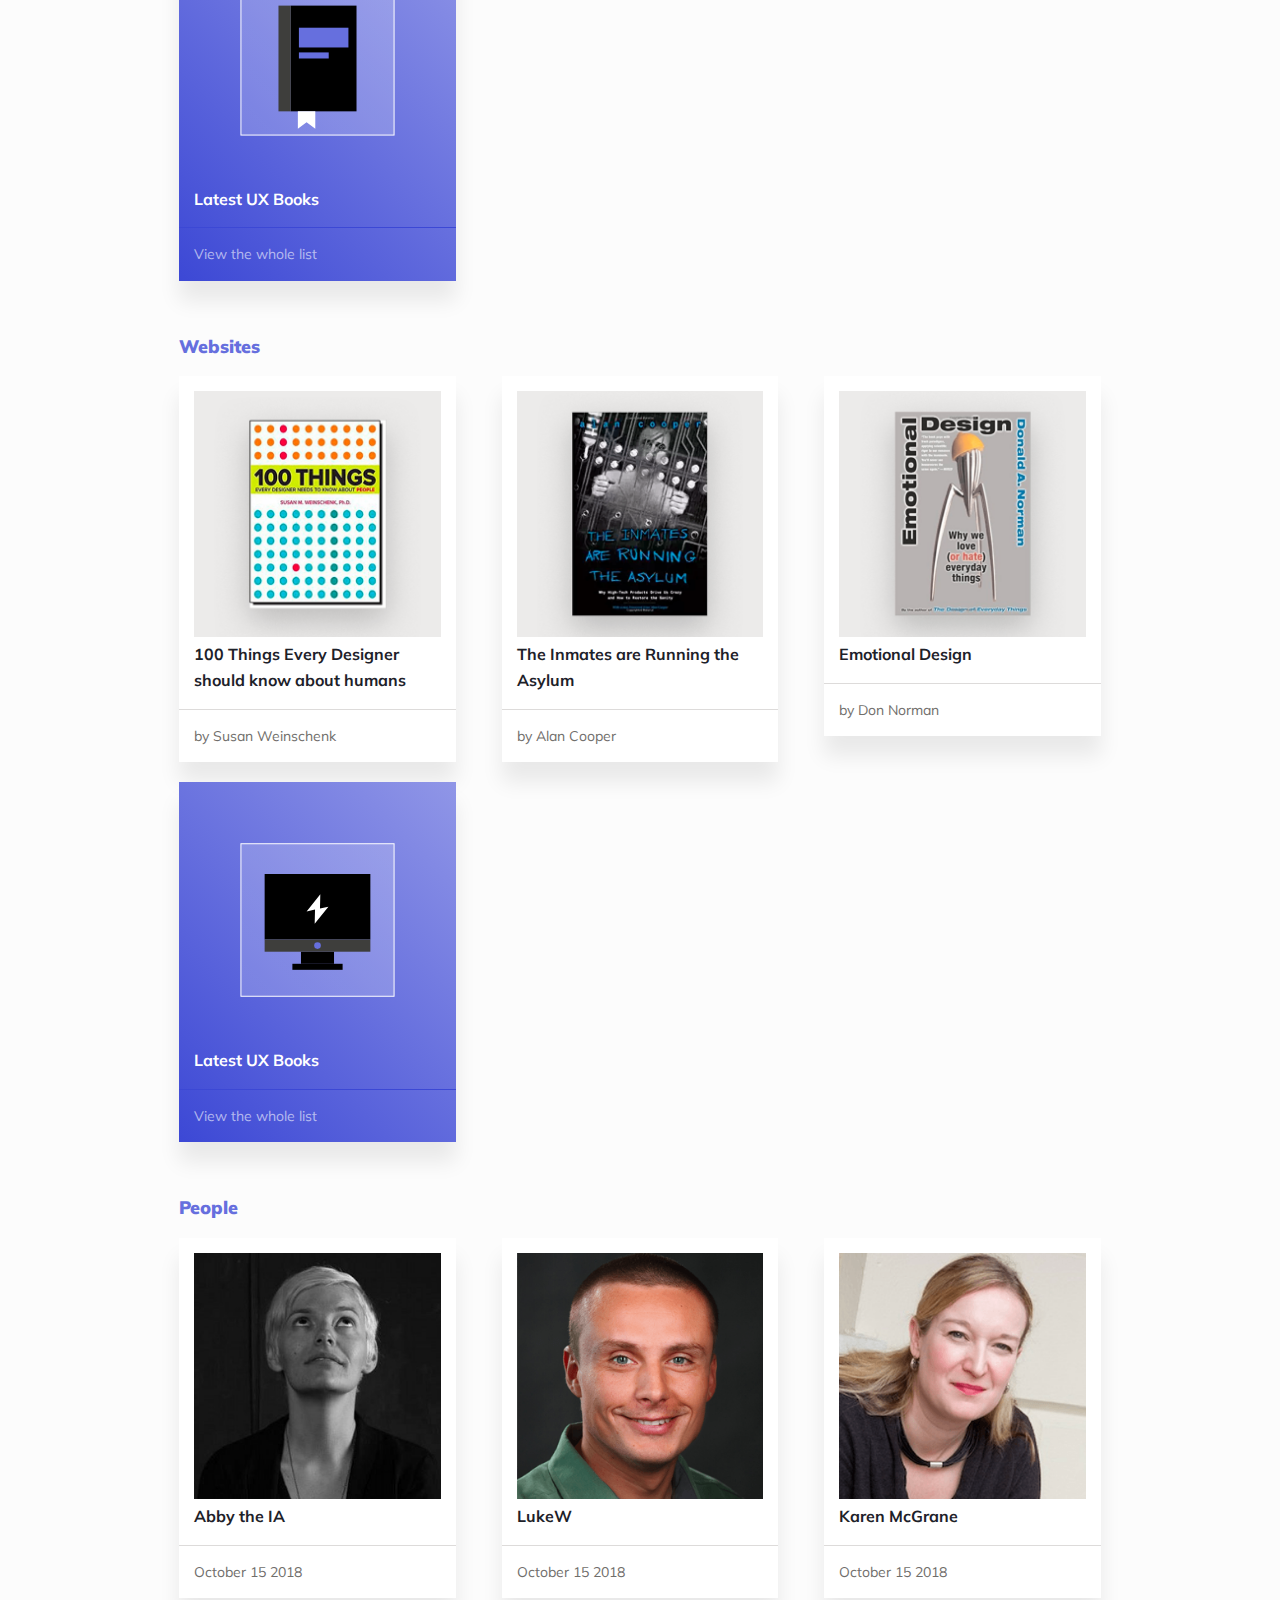
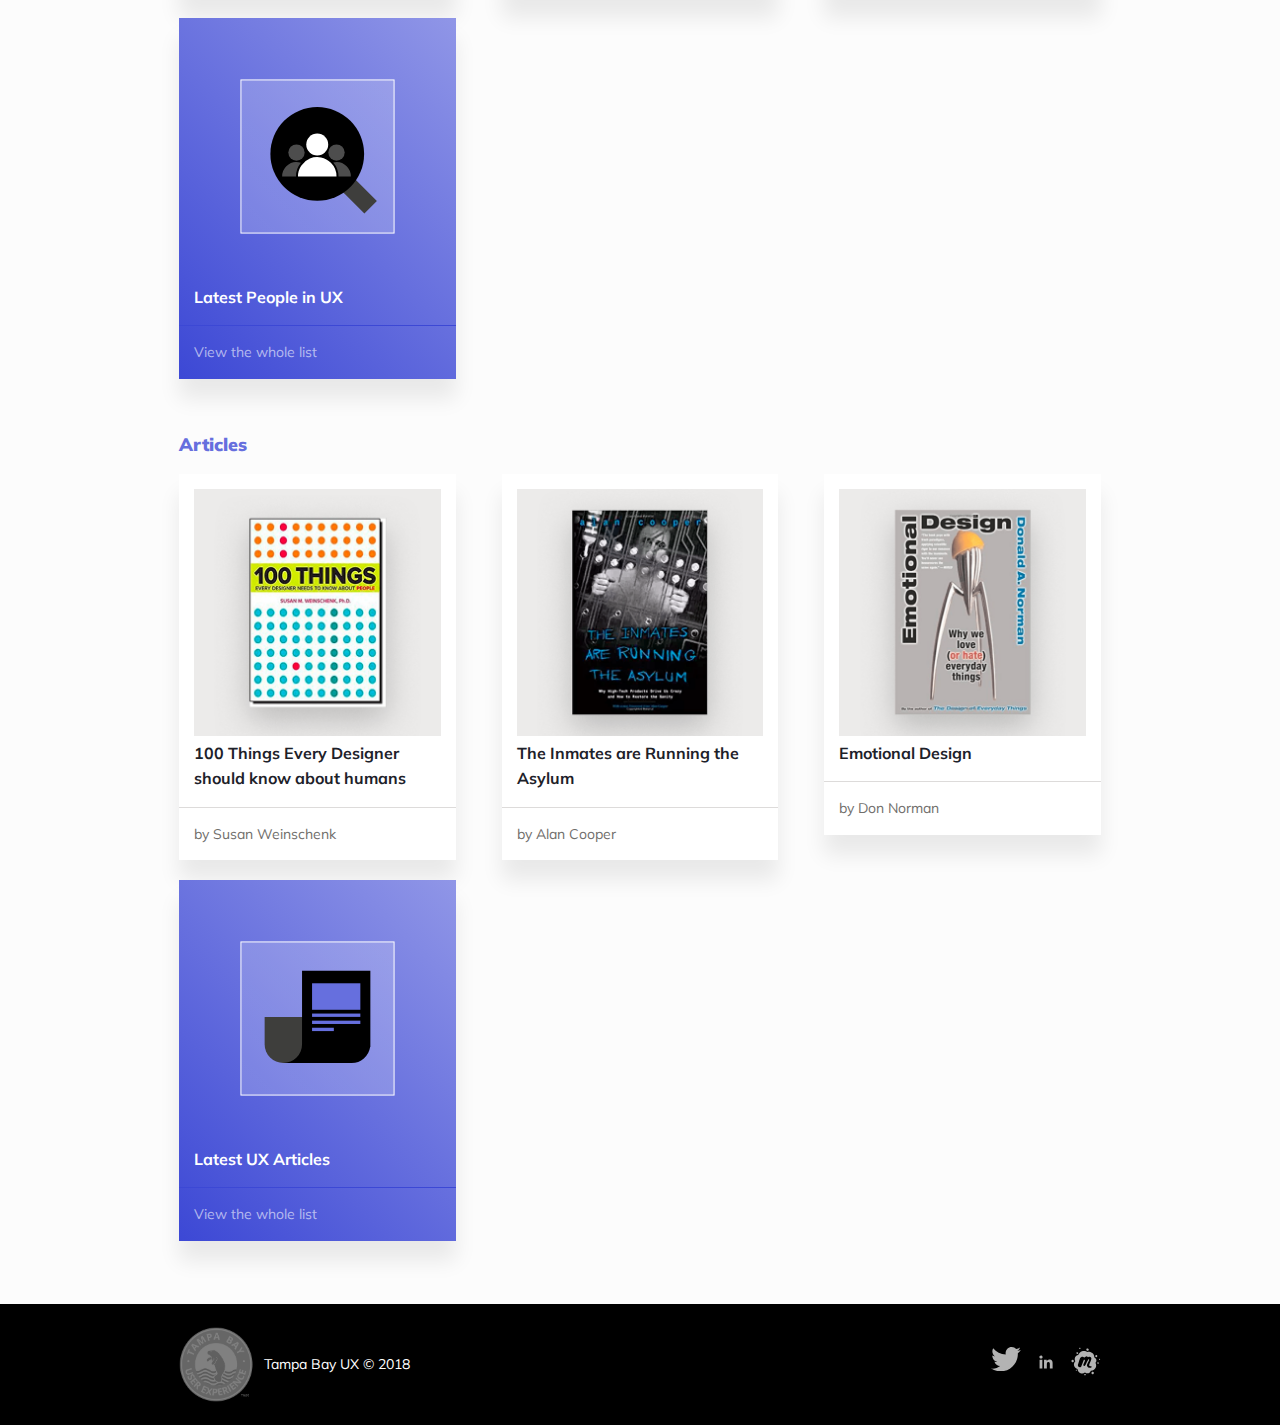
==== commit 3b01932a: "fixed links" ====
--- a/index.html
+++ b/index.html
@@ -5,10 +5,10 @@
     <meta name="description" content="A collection of">
     <meta charset="utf-8">
     <meta http-equiv="x-ua-compatible" content="ie=edge">
-    <link rel="apple-touch-icon" href="./static/img/logo.png">
-    <link rel="icon" type="image/png" href="./static/img/logo.png">
+    <link rel="apple-touch-icon" href="/static/img/logo.png">
+    <link rel="icon" type="image/png" href="/static/img/logo.png">
     <meta name="viewport" content="width=device-width, initial-scale=1">
-    <link rel="stylesheet" href="./static/css/main.css">
+    <link rel="stylesheet" href="/static/css/main.css">
   </head>
   <body>
     <div class="nav">
@@ -88,7 +88,7 @@
                 <div class="card__title">Mockingbird</div>
               </div></a></li>
           <li class="list__item"><a class="list__link card card--cta" href="/tools">
-              <div class="card__body"><img class="card__img" src="/static/img/tools.svg" width="100%"/>
+              <div class="card__body"><img class="card__img" src="static/img/tools.svg" width="100%"/>
                 <div class="card__title">Latest UX Tools</div>
               </div>
               <div class="card__footer">
@@ -123,7 +123,7 @@
                 <div class="card__text">by Don Norman</div>
               </div></a></li>
           <li class="list__item"><a class="list__link card card--cta" href="/books">
-              <div class="card__body"><img class="card__img" src="/static/img/tools.svg" width="100%"/>
+              <div class="card__body"><img class="card__img" src="static/img/books.svg" width="100%"/>
                 <div class="card__title">Latest UX Books</div>
               </div>
               <div class="card__footer">
@@ -158,7 +158,7 @@
                 <div class="card__text">by Don Norman</div>
               </div></a></li>
           <li class="list__item"><a class="list__link card card--cta" href="/books">
-              <div class="card__body"><img class="card__img" src="/static/img/websites.svg" width="100%"/>
+              <div class="card__body"><img class="card__img" src="static/img/websites.svg" width="100%"/>
                 <div class="card__title">Latest UX Books</div>
               </div>
               <div class="card__footer">
@@ -193,7 +193,7 @@
                 <div class="card__text">October 15 2018</div>
               </div></a></li>
           <li class="list__item"><a class="list__link card card--cta" href="/people">
-              <div class="card__body"><img class="card__img" src="/static/img/people.svg" width="100%"/>
+              <div class="card__body"><img class="card__img" src="static/img/people.svg" width="100%"/>
                 <div class="card__title">Latest People in UX</div>
               </div>
               <div class="card__footer">
@@ -228,7 +228,7 @@
                 <div class="card__text">by Don Norman</div>
               </div></a></li>
           <li class="list__item"><a class="list__link card card--cta" href="/books">
-              <div class="card__body"><img class="card__img" src="/static/img/articles.svg" width="100%"/>
+              <div class="card__body"><img class="card__img" src="static/img/articles.svg" width="100%"/>
                 <div class="card__title">Latest UX Articles</div>
               </div>
               <div class="card__footer">
@@ -243,7 +243,7 @@
       <div class="container">
         <div class="row">
           <div class="col col__6--sm">
-            <div class="copyright"><img class="copyright__img" src="./static/img/tbux.png"><span class="copyright__text">Tampa Bay UX &copy; 2018</span></div>
+            <div class="copyright"><img class="copyright__img" src="/static/img/tbux.png"><span class="copyright__text">Tampa Bay UX &copy; 2018</span></div>
           </div>
           <div class="col col__6--sm">
             <div class="social"><a class="social__icon" href="https://twitter.com/tampabayux" target="_blank">
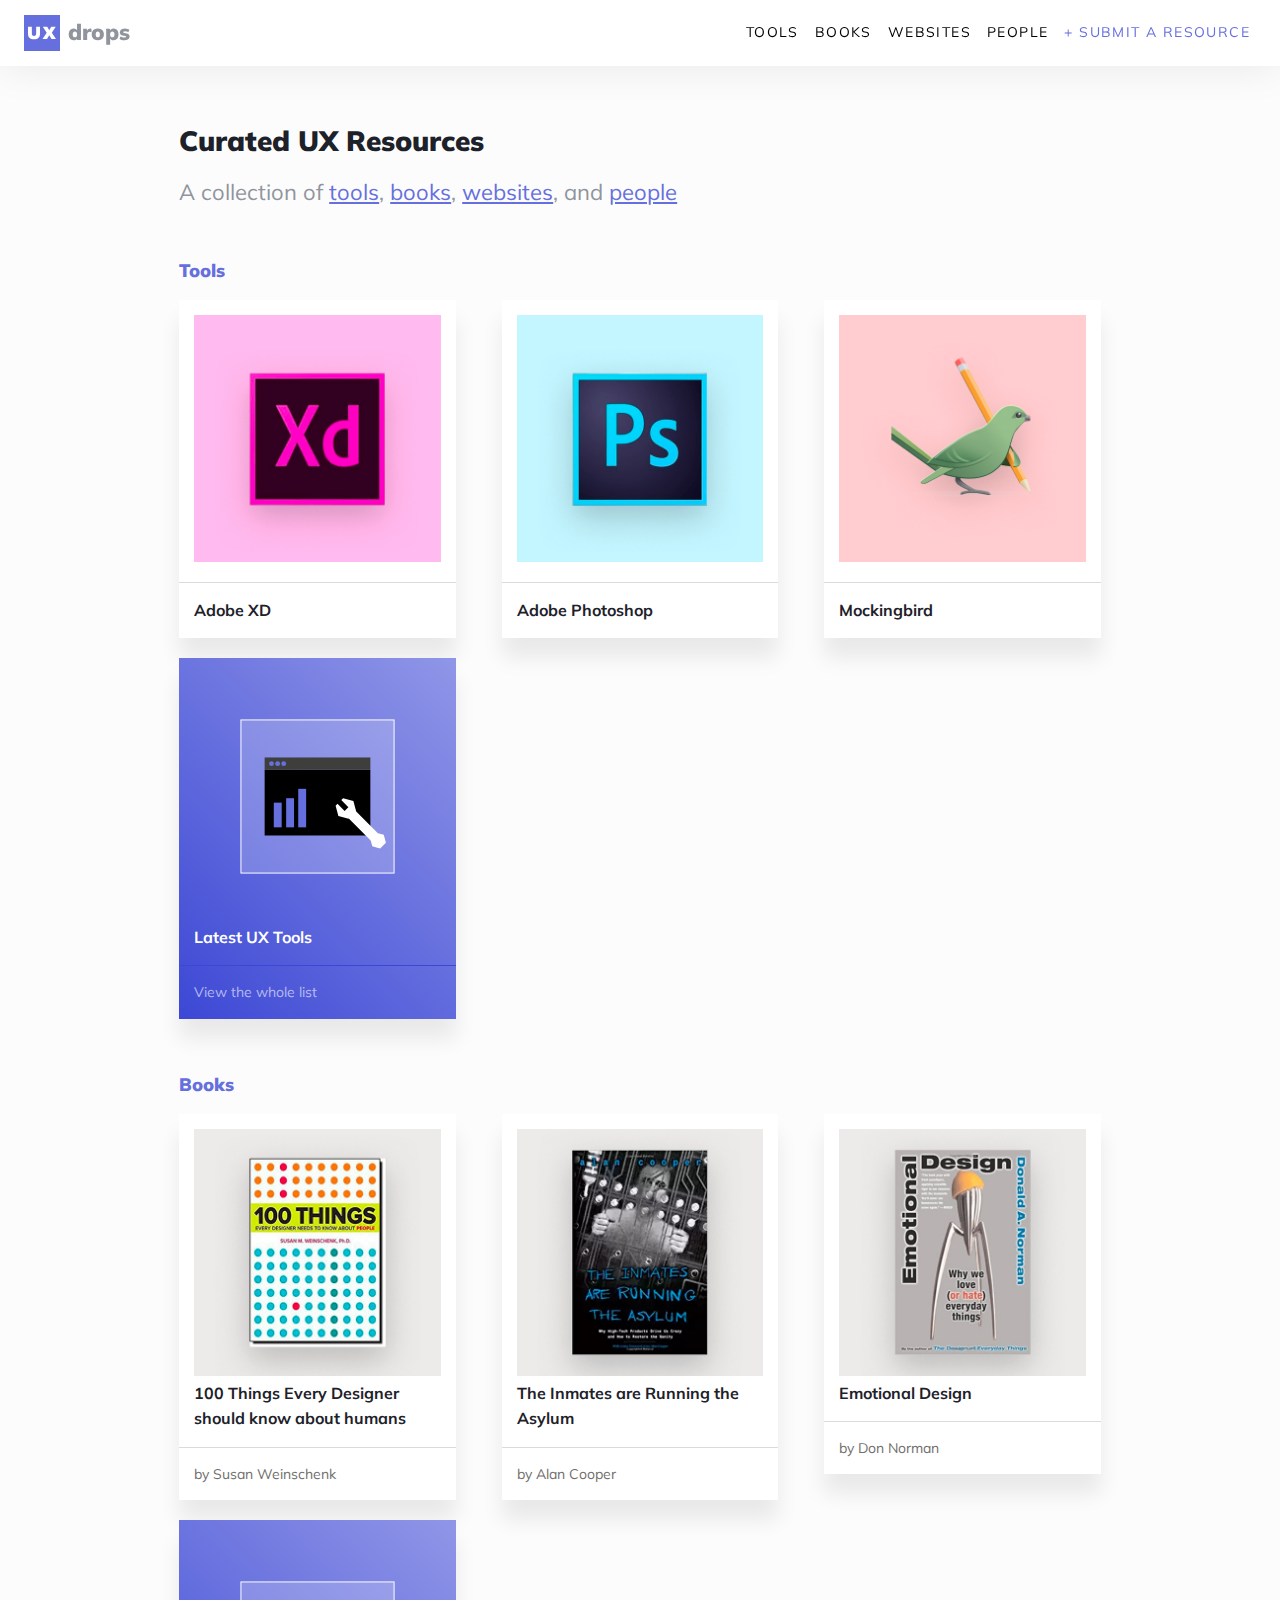
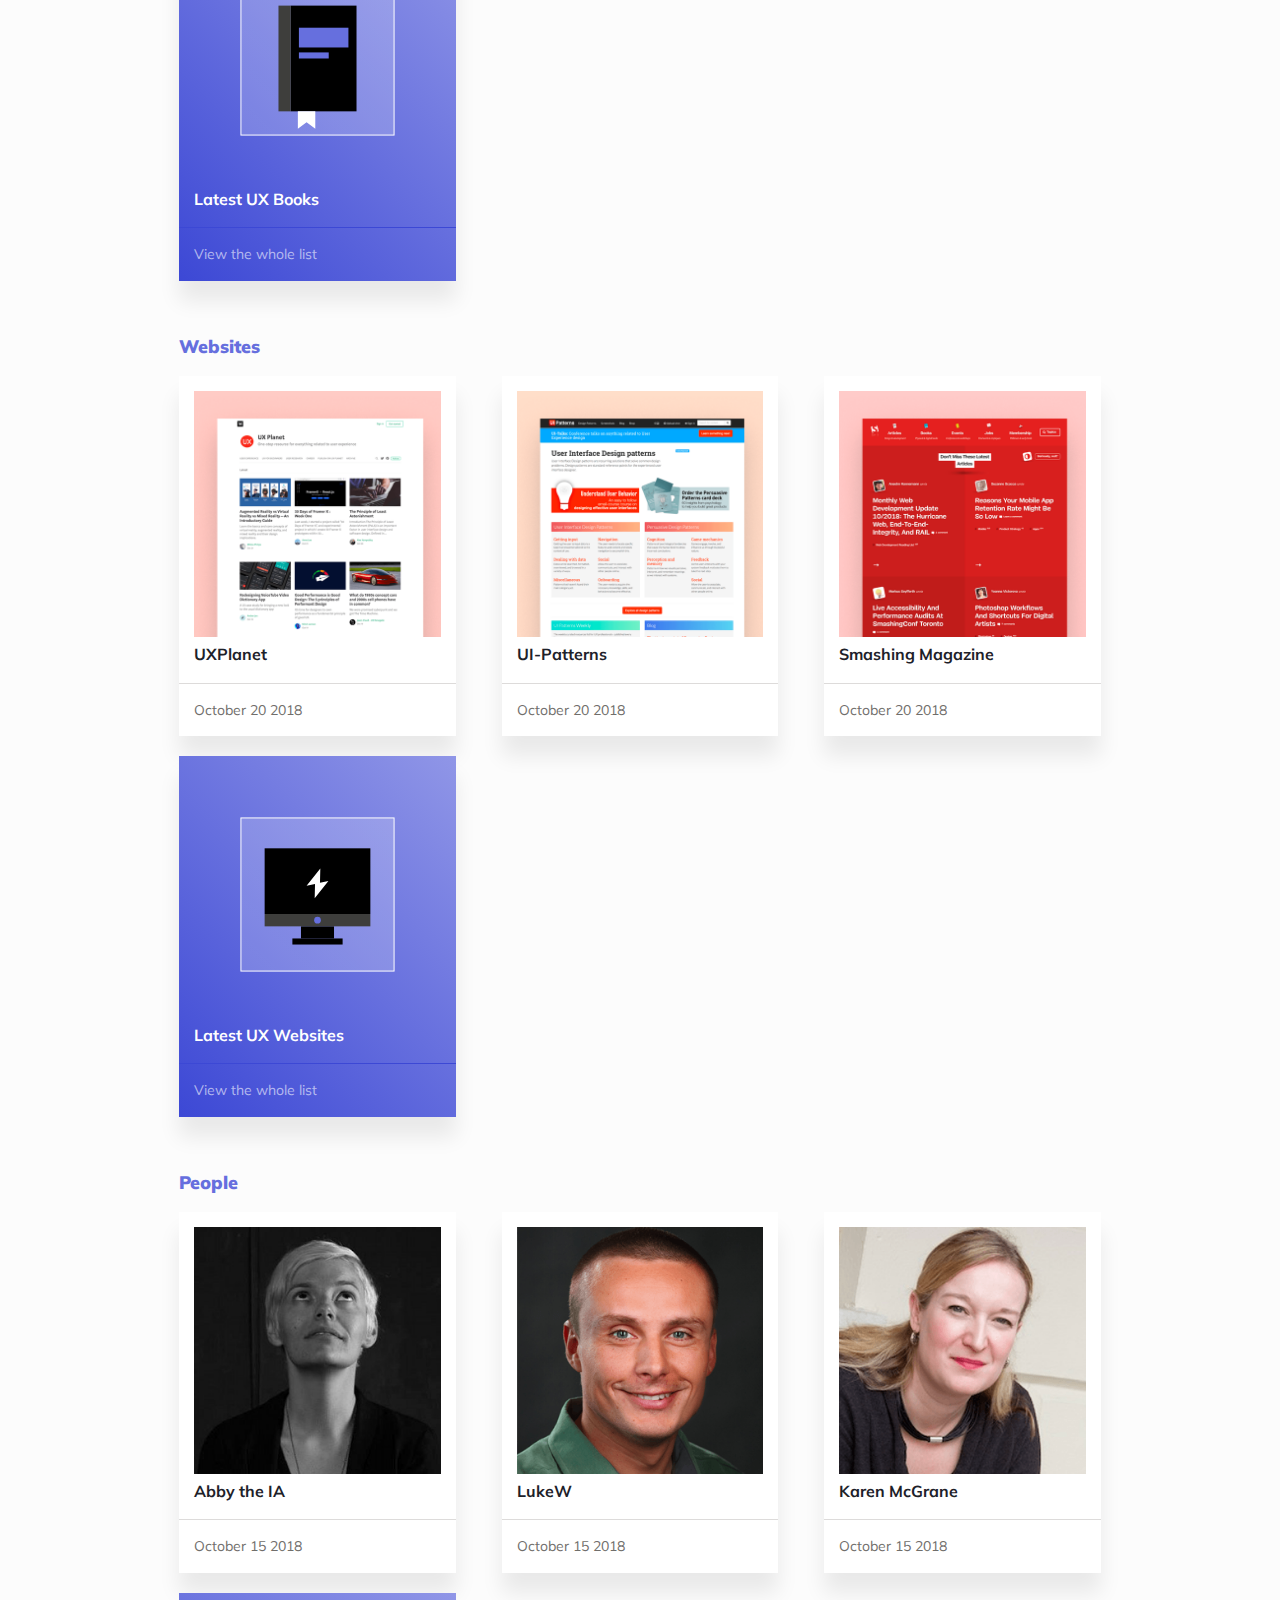
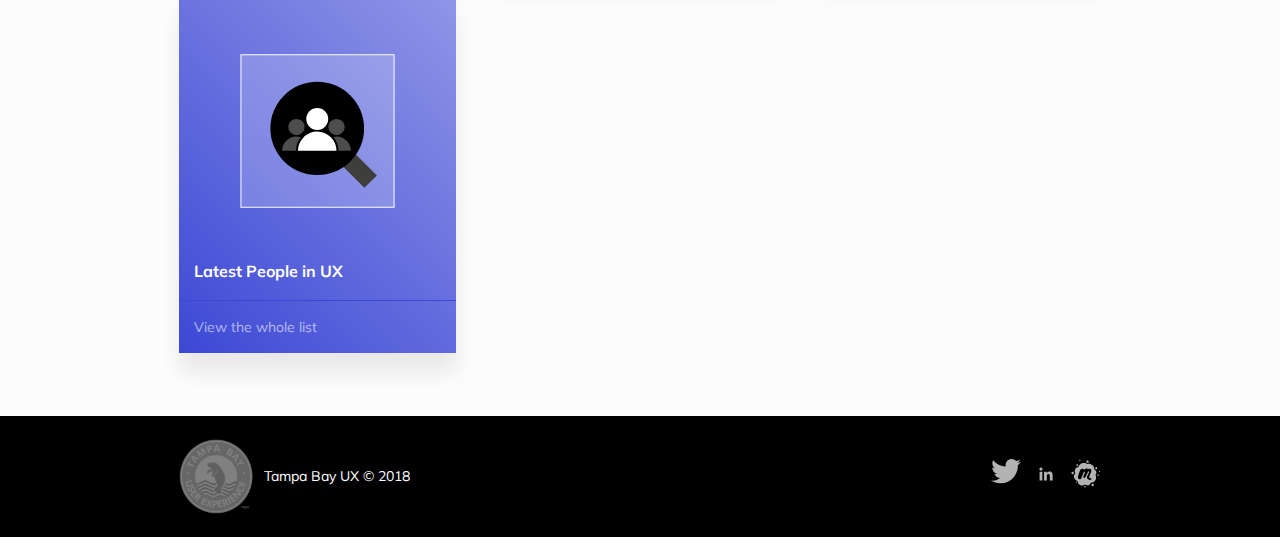
==== commit 47c070f1: "added websites" ====
--- a/index.html
+++ b/index.html
@@ -30,14 +30,13 @@
             <button class="nav__link" onclick="location.href = '/books';">Books</button>
           </li>
           <li class="nav__item">
-            <button class="nav__link" onclick="location.href = '/books';">Websites</button>
+            <button class="nav__link" onclick="location.href = '/websites';">Websites</button>
           </li>
           <li class="nav__item">
             <button class="nav__link" onclick="location.href = '/people';">People</button>
           </li>
-          <li class="nav__item">
-            <button class="nav__link" onclick="location.href = '/books';">Articles</button>
-          </li>
+          <!--li.nav__itembutton.nav__link(onclick="location.href = '/books';") Articles
+          -->
           <li class="nav__item">
             <button class="nav__link nav__link--alt" onclick="location.href = 'https://ryan1476.typeform.com/to/a0hkSl';">+ Submit a resource</button>
           </li>
@@ -54,10 +53,12 @@
           <li class="mobile-nav__item"><a class="mobile-nav__link" href="../index">Home</a></li>
           <li class="mobile-nav__item"><a class="mobile-nav__link" href="/tools">Tools</a></li>
           <li class="mobile-nav__item"><a class="mobile-nav__link" href="/books">Books</a></li>
-          <li class="mobile-nav__item"><a class="mobile-nav__link" href="/books">Websites</a></li>
+          <li class="mobile-nav__item"><a class="mobile-nav__link" href="/websites">Websites</a></li>
           <li class="mobile-nav__item"><a class="mobile-nav__link" href="/people">People</a></li>
-          <li class="mobile-nav__item"><a class="mobile-nav__link" href="/books">Articles</a></li>
-          <li class="mobile-nav__item"><a class="mobile-nav__link" href="/books">About</a></li>
+          <!--li.mobile-nav__itema.mobile-nav__link(href="/books") Articles
+          -->
+          <!--li.mobile-nav__itema.mobile-nav__link(href="/books") About
+          -->
         </ul>
       </nav>
     </div><div class="content">
@@ -65,7 +66,11 @@
     <div class="row">
       <div class="col col__12">
         <h1>Curated UX Resources</h1>
-        <h2 class="lead u-t--gray-500">A collection of <a href="/tools">tools</a>, <a href="/books">books</a>, <a href="/books">webites</a>, <a href="/people">people</a>, and <a href="/books">articles</a></h2>
+        <h2 class="lead u-t--gray-500">A collection of <a href="/tools">tools</a>, <a href="/books">books</a>, <a href="/websites">websites</a>, 
+          and <a href="/people">people</a>
+          <!--| , and -->
+          <!--a(href="/books") articles-->
+        </h2>
       </div>
     </div>
     <div class="row">
@@ -88,7 +93,7 @@
                 <div class="card__title">Mockingbird</div>
               </div></a></li>
           <li class="list__item"><a class="list__link card card--cta" href="/tools">
-              <div class="card__body"><img class="card__img" src="static/img/tools.svg" width="100%"/>
+              <div class="card__body"><img class="card__img" src="/static/img/tools.svg" width="100%"/>
                 <div class="card__title">Latest UX Tools</div>
               </div>
               <div class="card__footer">
@@ -123,7 +128,7 @@
                 <div class="card__text">by Don Norman</div>
               </div></a></li>
           <li class="list__item"><a class="list__link card card--cta" href="/books">
-              <div class="card__body"><img class="card__img" src="static/img/books.svg" width="100%"/>
+              <div class="card__body"><img class="card__img" src="/static/img/books.svg" width="100%"/>
                 <div class="card__title">Latest UX Books</div>
               </div>
               <div class="card__footer">
@@ -136,30 +141,30 @@
       <div class="col col__12">
         <h3 class="u-t--primary">Websites</h3>
         <ul class="list">
-          <li class="list__item"><a class="list__link card" href="http://color.hotglue.me/color_pdf.head.139811657448&download=1" target="_blank">
-              <div class="card__body"><img class="card__img" src="/static/img/books/100things.png" width="100%"/>
-                <div class="card__title">100 Things Every Designer should know about humans</div>
-              </div>
-              <div class="card__footer">
-                <div class="card__text">by Susan Weinschenk</div>
-              </div></a></li>
-          <li class="list__item"><a class="list__link card" href="https://www.amazon.com/Inmates-Are-Running-Asylum-Products/dp/0672326140" target="_blank">
-              <div class="card__body"><img class="card__img" src="/static/img/books/inmates.png" width="100%"/>
-                <div class="card__title">The Inmates are Running the Asylum</div>
-              </div>
-              <div class="card__footer">
-                <div class="card__text">by Alan Cooper</div>
-              </div></a></li>
-          <li class="list__item"><a class="list__link card" href="https://www.amazon.com/Emotional-Design-Love-Everyday-Things/dp/0465051367" target="_blank">
-              <div class="card__body"><img class="card__img" src="/static/img/books/emotionaldesign.png" width="100%"/>
-                <div class="card__title">Emotional Design</div>
-              </div>
-              <div class="card__footer">
-                <div class="card__text">by Don Norman</div>
+          <li class="list__item"><a class="list__link card" href="https://uxplanet.org/" target="_blank">
+              <div class="card__body"><img class="card__img" src="/static/img/websites/uxplanet.png" width="100%"/>
+                <div class="card__title">UXPlanet</div>
+              </div>
+              <div class="card__footer">
+                <div class="card__text">October 20 2018</div>
+              </div></a></li>
+          <li class="list__item"><a class="list__link card" href="http://ui-patterns.com/" target="_blank">
+              <div class="card__body"><img class="card__img" src="/static/img/websites/uipatterns.png" width="100%"/>
+                <div class="card__title">UI-Patterns</div>
+              </div>
+              <div class="card__footer">
+                <div class="card__text">October 20 2018</div>
+              </div></a></li>
+          <li class="list__item"><a class="list__link card" href="https://www.smashingmagazine.com/" target="_blank">
+              <div class="card__body"><img class="card__img" src="/static/img/websites/smashingmag.png" width="100%"/>
+                <div class="card__title">Smashing Magazine</div>
+              </div>
+              <div class="card__footer">
+                <div class="card__text">October 20 2018</div>
               </div></a></li>
           <li class="list__item"><a class="list__link card card--cta" href="/books">
-              <div class="card__body"><img class="card__img" src="static/img/websites.svg" width="100%"/>
-                <div class="card__title">Latest UX Books</div>
+              <div class="card__body"><img class="card__img" src="/static/img/websites.svg" width="100%"/>
+                <div class="card__title">Latest UX Websites</div>
               </div>
               <div class="card__footer">
                 <div class="card__text">View the whole list</div>
@@ -193,7 +198,7 @@
                 <div class="card__text">October 15 2018</div>
               </div></a></li>
           <li class="list__item"><a class="list__link card card--cta" href="/people">
-              <div class="card__body"><img class="card__img" src="static/img/people.svg" width="100%"/>
+              <div class="card__body"><img class="card__img" src="/static/img/people.svg" width="100%"/>
                 <div class="card__title">Latest People in UX</div>
               </div>
               <div class="card__footer">
@@ -202,41 +207,44 @@
         </ul>
       </div>
     </div>
-    <div class="row">
-      <div class="col col__12">
-        <h3 class="u-t--primary">Articles</h3>
-        <ul class="list">
-          <li class="list__item"><a class="list__link card" href="http://color.hotglue.me/color_pdf.head.139811657448&download=1" target="_blank">
-              <div class="card__body"><img class="card__img" src="/static/img/books/100things.png" width="100%"/>
-                <div class="card__title">100 Things Every Designer should know about humans</div>
-              </div>
-              <div class="card__footer">
-                <div class="card__text">by Susan Weinschenk</div>
-              </div></a></li>
-          <li class="list__item"><a class="list__link card" href="https://www.amazon.com/Inmates-Are-Running-Asylum-Products/dp/0672326140" target="_blank">
-              <div class="card__body"><img class="card__img" src="/static/img/books/inmates.png" width="100%"/>
-                <div class="card__title">The Inmates are Running the Asylum</div>
-              </div>
-              <div class="card__footer">
-                <div class="card__text">by Alan Cooper</div>
-              </div></a></li>
-          <li class="list__item"><a class="list__link card" href="https://www.amazon.com/Emotional-Design-Love-Everyday-Things/dp/0465051367" target="_blank">
-              <div class="card__body"><img class="card__img" src="/static/img/books/emotionaldesign.png" width="100%"/>
-                <div class="card__title">Emotional Design</div>
-              </div>
-              <div class="card__footer">
-                <div class="card__text">by Don Norman</div>
-              </div></a></li>
-          <li class="list__item"><a class="list__link card card--cta" href="/books">
-              <div class="card__body"><img class="card__img" src="static/img/articles.svg" width="100%"/>
-                <div class="card__title">Latest UX Articles</div>
-              </div>
-              <div class="card__footer">
-                <div class="card__text">View the whole list</div>
-              </div></a></li>
-        </ul>
-      </div>
-    </div>
+    <!--.row
+    .col.col__12
+      h3.u-t--primary Articles
+      ul.list
+        | 
+        |
+        li.list__item
+          a.list__link.card(href="http://color.hotglue.me/color_pdf.head.139811657448&download=1" target="_blank")
+            .card__body
+              img.card__img(src="/static/img/books/100things.png" width="100%")
+              .card__title 100 Things Every Designer should know about humans
+            .card__footer
+              .card__text by Susan Weinschenk
+        |
+        li.list__item
+          a.list__link.card(href="https://www.amazon.com/Inmates-Are-Running-Asylum-Products/dp/0672326140" target="_blank")
+            .card__body
+              img.card__img(src="/static/img/books/inmates.png" width="100%")
+              .card__title The Inmates are Running the Asylum
+            .card__footer
+              .card__text by Alan Cooper
+        |
+        li.list__item
+          a.list__link.card(href="https://www.amazon.com/Emotional-Design-Love-Everyday-Things/dp/0465051367" target="_blank")
+            .card__body
+              img.card__img(src="/static/img/books/emotionaldesign.png" width="100%")
+              .card__title Emotional Design
+            .card__footer
+              .card__text by Don Norman
+        |
+        li.list__item
+          a.list__link.card.card--cta(href="/books")
+            .card__body
+              img.card__img(src="/static/img/articles.svg" width="100%") 
+              .card__title Latest UX Articles
+            .card__footer
+              .card__text View the whole list
+    -->
   </div>
 </div>
     <footer class="content u-bg--black footer u-t--white">
